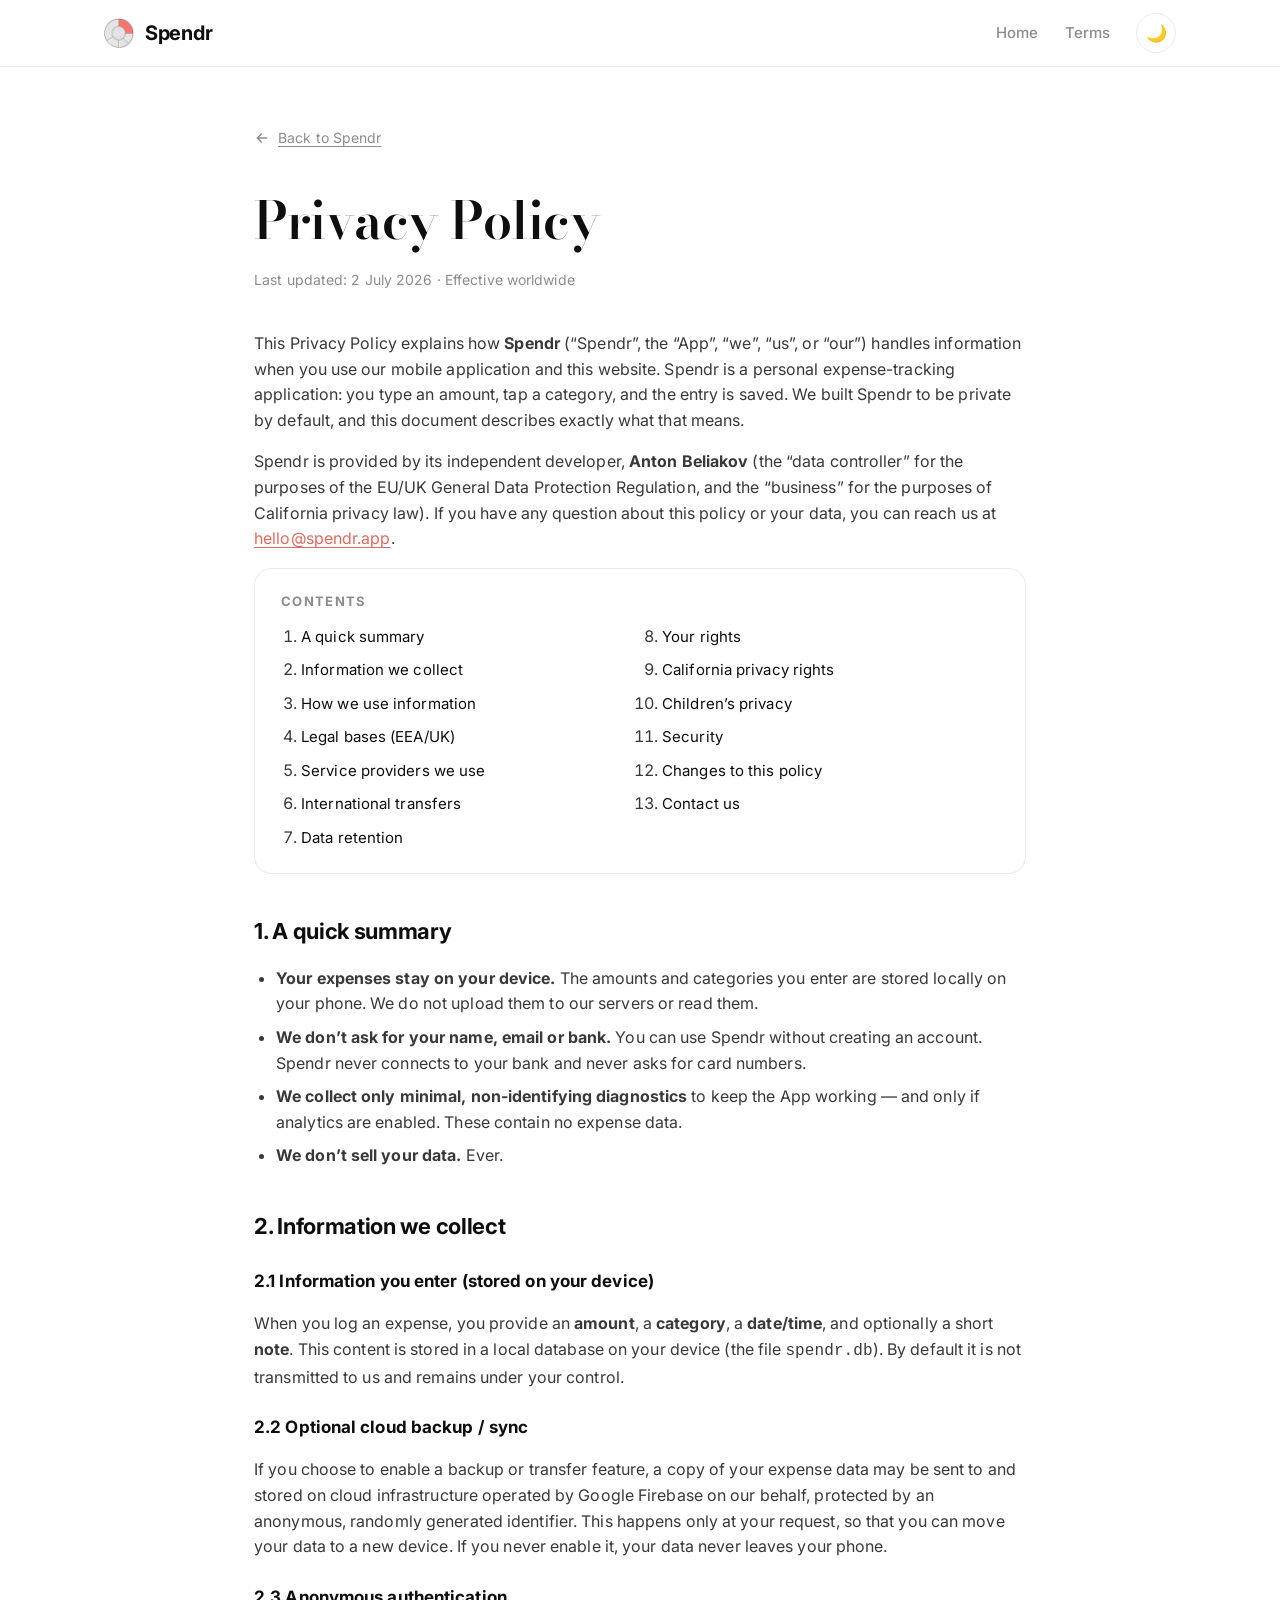
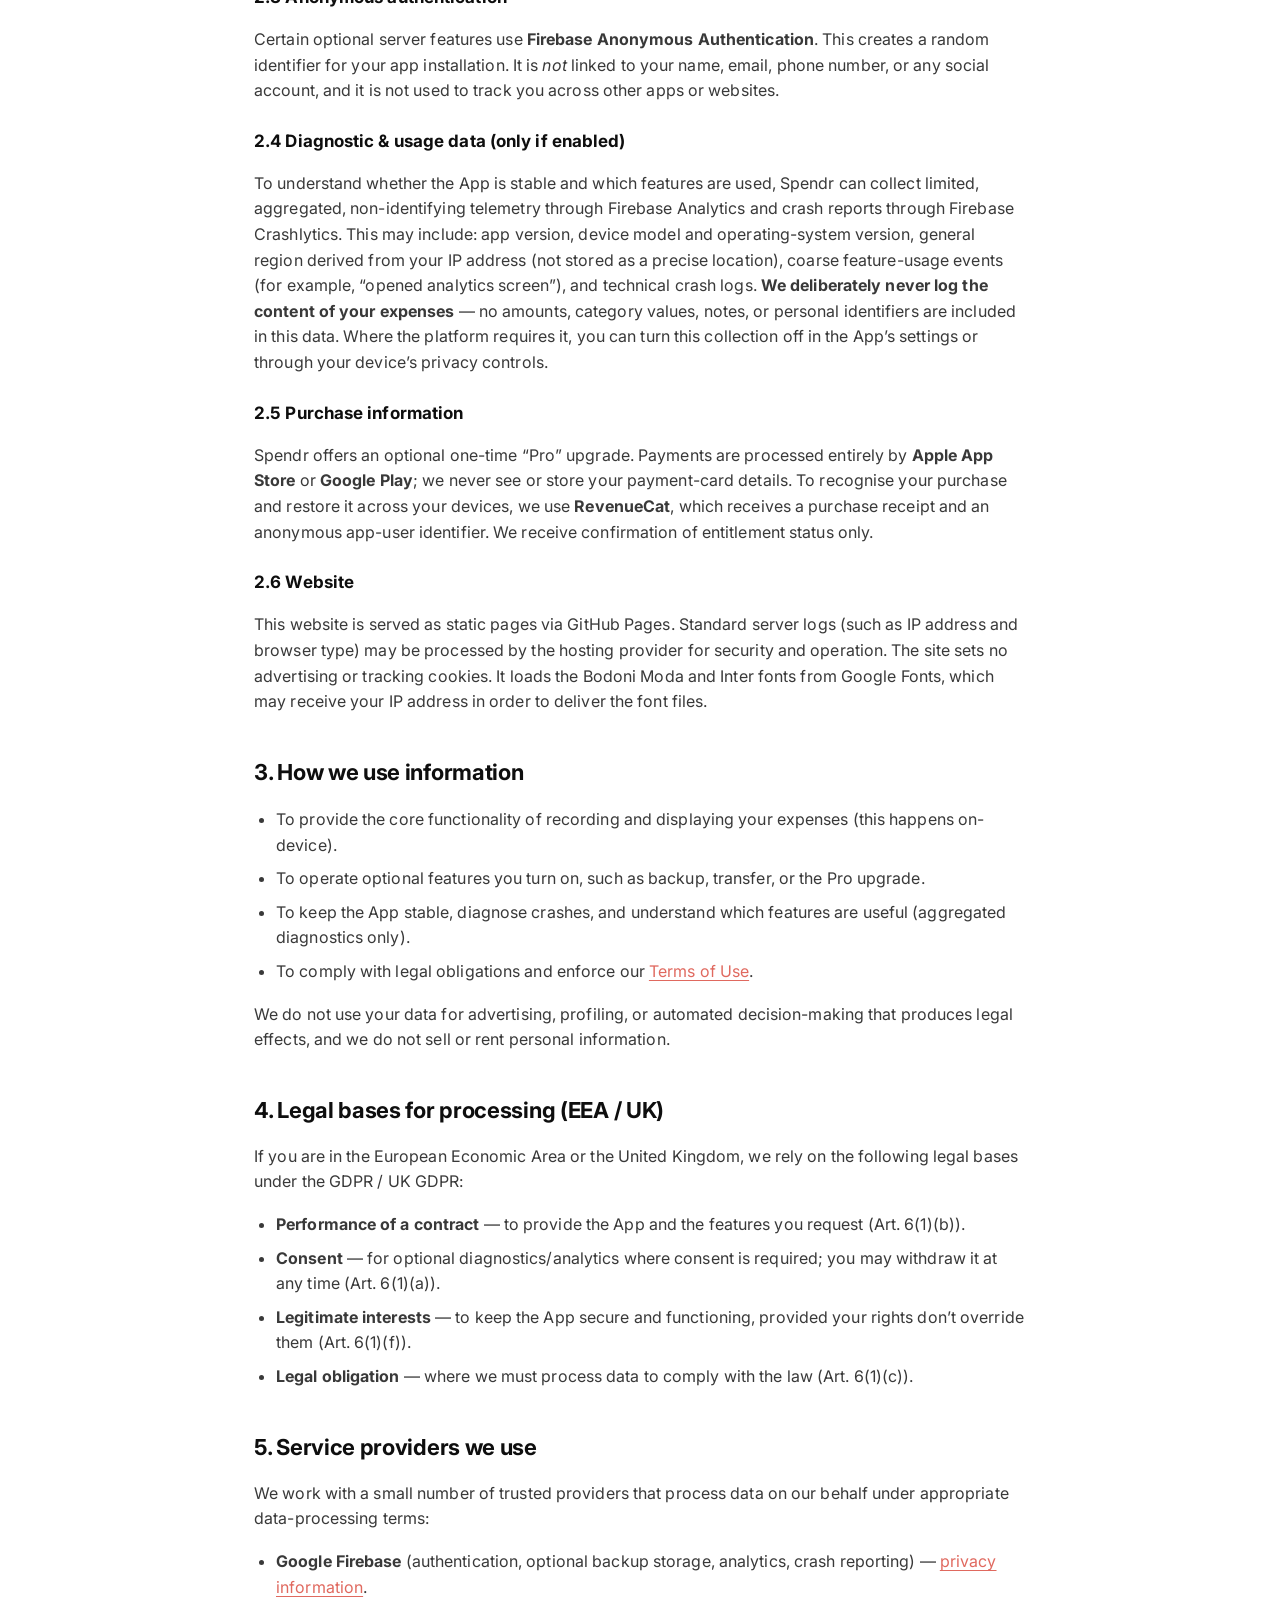
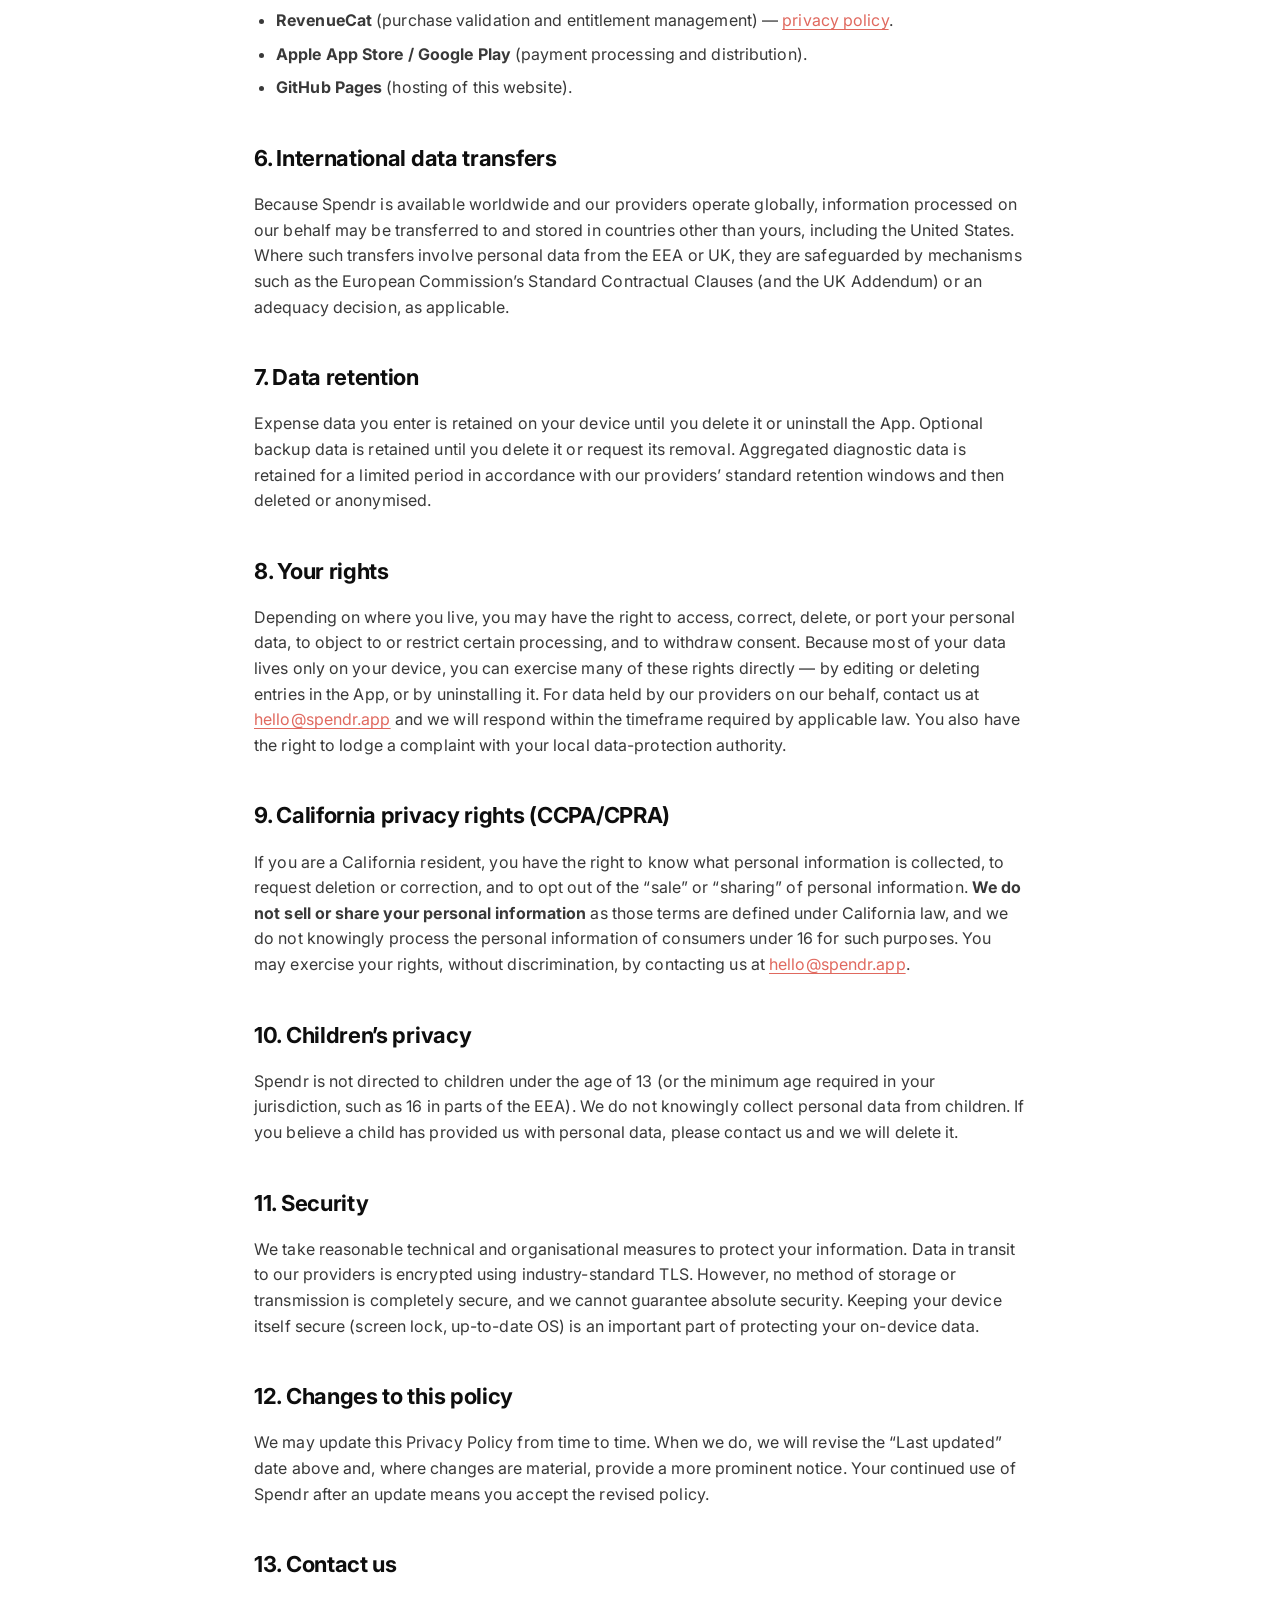
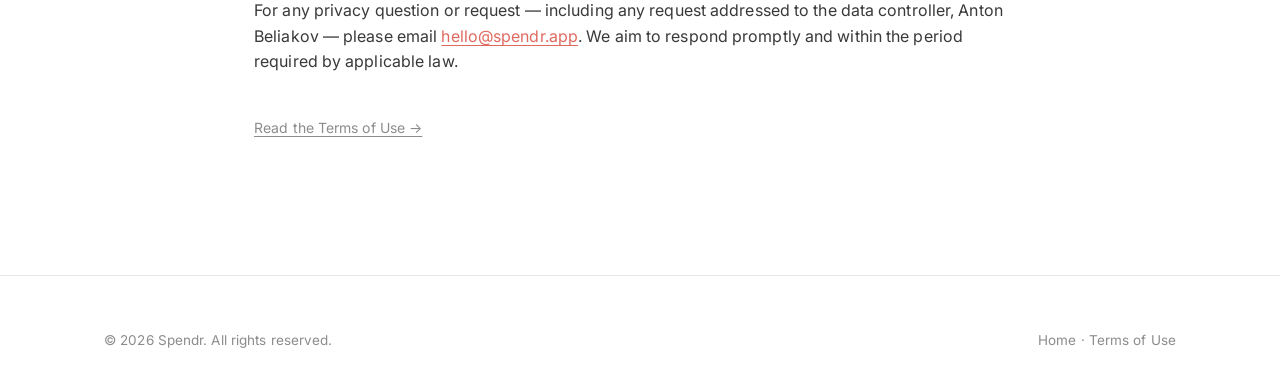
==== privacy.html @ 272fc7d1 "feat: Spendr landing page + Privacy Policy & Terms of Use - Landing (index.html) in the app's design" ====
<!DOCTYPE html>
<html lang="en" data-theme="light">
<head>
<meta charset="UTF-8" />
<meta name="viewport" content="width=device-width, initial-scale=1" />
<title>Privacy Policy — Spendr</title>
<meta name="description" content="Spendr Privacy Policy — how the Spendr expense-tracking app collects, uses and protects your information, worldwide." />
<meta name="theme-color" content="#ffffff" />
<link rel="icon" type="image/png" href="assets/favicon.png" />
<link rel="preconnect" href="https://fonts.googleapis.com" />
<link rel="preconnect" href="https://fonts.gstatic.com" crossorigin />
<link href="https://fonts.googleapis.com/css2?family=Bodoni+Moda:ital,opsz,wght@0,6..96,500;0,6..96,600;1,6..96,500&family=Inter:wght@400;500;600;700&display=swap" rel="stylesheet" />
<link rel="stylesheet" href="styles.css" />
</head>
<body>

<header class="nav">
  <div class="wrap">
    <a class="brand" href="index.html"><img src="assets/logo-disc.png" alt="Spendr logo" /><span>Spendr</span></a>
    <nav class="nav-links">
      <a href="index.html">Home</a>
      <a href="terms.html">Terms</a>
      <button class="theme-toggle" id="themeToggle" aria-label="Toggle dark mode">🌙</button>
    </nav>
  </div>
</header>

<article class="legal">
  <a class="back" href="index.html">
    <svg width="16" height="16" viewBox="0 0 24 24" fill="none" stroke="currentColor" stroke-width="2.2" stroke-linecap="round" stroke-linejoin="round"><path d="M19 12H5M11 6l-6 6 6 6"/></svg>
    Back to Spendr
  </a>

  <h1>Privacy Policy</h1>
  <p class="updated">Last updated: 2 July 2026 · Effective worldwide</p>

  <p>This Privacy Policy explains how <strong>Spendr</strong> (“Spendr”, the “App”, “we”, “us”, or “our”) handles information when you use our mobile application and this website. Spendr is a personal expense-tracking application: you type an amount, tap a category, and the entry is saved. We built Spendr to be private by default, and this document describes exactly what that means.</p>

  <p>Spendr is provided by its independent developer, <strong>Anton Beliakov</strong> (the “data controller” for the purposes of the EU/UK General Data Protection Regulation, and the “business” for the purposes of California privacy law). If you have any question about this policy or your data, you can reach us at <a href="mailto:hello@spendr.app">hello@spendr.app</a>.</p>

  <div class="toc">
    <h4>Contents</h4>
    <ol>
      <li><a href="#s1">A quick summary</a></li>
      <li><a href="#s2">Information we collect</a></li>
      <li><a href="#s3">How we use information</a></li>
      <li><a href="#s4">Legal bases (EEA/UK)</a></li>
      <li><a href="#s5">Service providers we use</a></li>
      <li><a href="#s6">International transfers</a></li>
      <li><a href="#s7">Data retention</a></li>
      <li><a href="#s8">Your rights</a></li>
      <li><a href="#s9">California privacy rights</a></li>
      <li><a href="#s10">Children’s privacy</a></li>
      <li><a href="#s11">Security</a></li>
      <li><a href="#s12">Changes to this policy</a></li>
      <li><a href="#s13">Contact us</a></li>
    </ol>
  </div>

  <h2 id="s1">1. A quick summary</h2>
  <ul>
    <li><strong>Your expenses stay on your device.</strong> The amounts and categories you enter are stored locally on your phone. We do not upload them to our servers or read them.</li>
    <li><strong>We don’t ask for your name, email or bank.</strong> You can use Spendr without creating an account. Spendr never connects to your bank and never asks for card numbers.</li>
    <li><strong>We collect only minimal, non-identifying diagnostics</strong> to keep the App working — and only if analytics are enabled. These contain no expense data.</li>
    <li><strong>We don’t sell your data.</strong> Ever.</li>
  </ul>

  <h2 id="s2">2. Information we collect</h2>

  <h3>2.1 Information you enter (stored on your device)</h3>
  <p>When you log an expense, you provide an <strong>amount</strong>, a <strong>category</strong>, a <strong>date/time</strong>, and optionally a short <strong>note</strong>. This content is stored in a local database on your device (the file <code>spendr.db</code>). By default it is not transmitted to us and remains under your control.</p>

  <h3>2.2 Optional cloud backup / sync</h3>
  <p>If you choose to enable a backup or transfer feature, a copy of your expense data may be sent to and stored on cloud infrastructure operated by Google Firebase on our behalf, protected by an anonymous, randomly generated identifier. This happens only at your request, so that you can move your data to a new device. If you never enable it, your data never leaves your phone.</p>

  <h3>2.3 Anonymous authentication</h3>
  <p>Certain optional server features use <strong>Firebase Anonymous Authentication</strong>. This creates a random identifier for your app installation. It is <em>not</em> linked to your name, email, phone number, or any social account, and it is not used to track you across other apps or websites.</p>

  <h3>2.4 Diagnostic &amp; usage data (only if enabled)</h3>
  <p>To understand whether the App is stable and which features are used, Spendr can collect limited, aggregated, non-identifying telemetry through Firebase Analytics and crash reports through Firebase Crashlytics. This may include: app version, device model and operating-system version, general region derived from your IP address (not stored as a precise location), coarse feature-usage events (for example, “opened analytics screen”), and technical crash logs. <strong>We deliberately never log the content of your expenses</strong> — no amounts, category values, notes, or personal identifiers are included in this data. Where the platform requires it, you can turn this collection off in the App’s settings or through your device’s privacy controls.</p>

  <h3>2.5 Purchase information</h3>
  <p>Spendr offers an optional one-time “Pro” upgrade. Payments are processed entirely by <strong>Apple App Store</strong> or <strong>Google Play</strong>; we never see or store your payment-card details. To recognise your purchase and restore it across your devices, we use <strong>RevenueCat</strong>, which receives a purchase receipt and an anonymous app-user identifier. We receive confirmation of entitlement status only.</p>

  <h3>2.6 Website</h3>
  <p>This website is served as static pages via GitHub Pages. Standard server logs (such as IP address and browser type) may be processed by the hosting provider for security and operation. The site sets no advertising or tracking cookies. It loads the Bodoni Moda and Inter fonts from Google Fonts, which may receive your IP address in order to deliver the font files.</p>

  <h2 id="s3">3. How we use information</h2>
  <ul>
    <li>To provide the core functionality of recording and displaying your expenses (this happens on-device).</li>
    <li>To operate optional features you turn on, such as backup, transfer, or the Pro upgrade.</li>
    <li>To keep the App stable, diagnose crashes, and understand which features are useful (aggregated diagnostics only).</li>
    <li>To comply with legal obligations and enforce our <a href="terms.html">Terms of Use</a>.</li>
  </ul>
  <p>We do not use your data for advertising, profiling, or automated decision-making that produces legal effects, and we do not sell or rent personal information.</p>

  <h2 id="s4">4. Legal bases for processing (EEA / UK)</h2>
  <p>If you are in the European Economic Area or the United Kingdom, we rely on the following legal bases under the GDPR / UK GDPR:</p>
  <ul>
    <li><strong>Performance of a contract</strong> — to provide the App and the features you request (Art. 6(1)(b)).</li>
    <li><strong>Consent</strong> — for optional diagnostics/analytics where consent is required; you may withdraw it at any time (Art. 6(1)(a)).</li>
    <li><strong>Legitimate interests</strong> — to keep the App secure and functioning, provided your rights don’t override them (Art. 6(1)(f)).</li>
    <li><strong>Legal obligation</strong> — where we must process data to comply with the law (Art. 6(1)(c)).</li>
  </ul>

  <h2 id="s5">5. Service providers we use</h2>
  <p>We work with a small number of trusted providers that process data on our behalf under appropriate data-processing terms:</p>
  <ul>
    <li><strong>Google Firebase</strong> (authentication, optional backup storage, analytics, crash reporting) — <a href="https://firebase.google.com/support/privacy" target="_blank" rel="noopener">privacy information</a>.</li>
    <li><strong>RevenueCat</strong> (purchase validation and entitlement management) — <a href="https://www.revenuecat.com/privacy" target="_blank" rel="noopener">privacy policy</a>.</li>
    <li><strong>Apple App Store / Google Play</strong> (payment processing and distribution).</li>
    <li><strong>GitHub Pages</strong> (hosting of this website).</li>
  </ul>

  <h2 id="s6">6. International data transfers</h2>
  <p>Because Spendr is available worldwide and our providers operate globally, information processed on our behalf may be transferred to and stored in countries other than yours, including the United States. Where such transfers involve personal data from the EEA or UK, they are safeguarded by mechanisms such as the European Commission’s Standard Contractual Clauses (and the UK Addendum) or an adequacy decision, as applicable.</p>

  <h2 id="s7">7. Data retention</h2>
  <p>Expense data you enter is retained on your device until you delete it or uninstall the App. Optional backup data is retained until you delete it or request its removal. Aggregated diagnostic data is retained for a limited period in accordance with our providers’ standard retention windows and then deleted or anonymised.</p>

  <h2 id="s8">8. Your rights</h2>
  <p>Depending on where you live, you may have the right to access, correct, delete, or port your personal data, to object to or restrict certain processing, and to withdraw consent. Because most of your data lives only on your device, you can exercise many of these rights directly — by editing or deleting entries in the App, or by uninstalling it. For data held by our providers on our behalf, contact us at <a href="mailto:hello@spendr.app">hello@spendr.app</a> and we will respond within the timeframe required by applicable law. You also have the right to lodge a complaint with your local data-protection authority.</p>

  <h2 id="s9">9. California privacy rights (CCPA/CPRA)</h2>
  <p>If you are a California resident, you have the right to know what personal information is collected, to request deletion or correction, and to opt out of the “sale” or “sharing” of personal information. <strong>We do not sell or share your personal information</strong> as those terms are defined under California law, and we do not knowingly process the personal information of consumers under 16 for such purposes. You may exercise your rights, without discrimination, by contacting us at <a href="mailto:hello@spendr.app">hello@spendr.app</a>.</p>

  <h2 id="s10">10. Children’s privacy</h2>
  <p>Spendr is not directed to children under the age of 13 (or the minimum age required in your jurisdiction, such as 16 in parts of the EEA). We do not knowingly collect personal data from children. If you believe a child has provided us with personal data, please contact us and we will delete it.</p>

  <h2 id="s11">11. Security</h2>
  <p>We take reasonable technical and organisational measures to protect your information. Data in transit to our providers is encrypted using industry-standard TLS. However, no method of storage or transmission is completely secure, and we cannot guarantee absolute security. Keeping your device itself secure (screen lock, up-to-date OS) is an important part of protecting your on-device data.</p>

  <h2 id="s12">12. Changes to this policy</h2>
  <p>We may update this Privacy Policy from time to time. When we do, we will revise the “Last updated” date above and, where changes are material, provide a more prominent notice. Your continued use of Spendr after an update means you accept the revised policy.</p>

  <h2 id="s13">13. Contact us</h2>
  <p>For any privacy question or request — including any request addressed to the data controller, Anton Beliakov — please email <a href="mailto:hello@spendr.app">hello@spendr.app</a>. We aim to respond promptly and within the period required by applicable law.</p>

  <p style="margin-top:40px;"><a class="back" href="terms.html">Read the Terms of Use →</a></p>
</article>

<footer>
  <div class="wrap">
    <div class="foot-bottom" style="border:none;margin:0;padding:0;">
      <span>© 2026 Spendr. All rights reserved.</span>
      <span><a href="index.html" style="color:var(--sub)">Home</a> · <a href="terms.html" style="color:var(--sub)">Terms of Use</a></span>
    </div>
  </div>
</footer>

<script>
  const root = document.documentElement, toggle = document.getElementById('themeToggle');
  const saved = localStorage.getItem('spendr-theme'); if (saved) root.setAttribute('data-theme', saved);
  const sync = () => { const d = root.getAttribute('data-theme') === 'dark'; toggle.textContent = d ? '☀️' : '🌙'; };
  sync();
  toggle.addEventListener('click', () => { const n = root.getAttribute('data-theme') === 'dark' ? 'light' : 'dark'; root.setAttribute('data-theme', n); localStorage.setItem('spendr-theme', n); sync(); });
</script>
</body>
</html>
---- styles.css ----
/* ============================================================
   Spendr — landing styles
   Design tokens mirror the app (lib/design.dart):
   Light = pure b/w (Zara). Dark = graphite + blue (IKEA Home).
   Type: Bodoni Moda (serif, amounts) + Inter (UI).
   ============================================================ */

:root {
  /* light theme — from C.light */
  --bg:      #ffffff;
  --surf:    #ffffff;
  --ink:     #0e0e0e;
  --sub:     #8c8c8c;
  --line:    #e9e9e9;
  --acc:     #0e0e0e;   /* accent is ink in light theme */
  --accSoft: #f2f2f2;
  --danger:  #d8412a;   /* coral red — the brand pop */
  --chip:    #f0f0f0;
  --pink:    #fbe4e2;   /* section-header wash from the app */
  --pinkInk: #b06a62;

  --coral:   #e0695f;   /* logo segment / summer accent */
  --radius:  18px;
  --maxw:    1120px;
  --ease:    cubic-bezier(.22,.61,.36,1);
}

[data-theme="dark"] {
  /* from C.dark */
  --bg:      #15171b;
  --surf:    #1e2126;
  --ink:     #f2f3f5;
  --sub:     #878d96;
  --line:    #2a2e34;
  --acc:     #4c9df0;   /* blue accent in dark theme */
  --accSoft: #1c2a38;
  --danger:  #f2603c;
  --chip:    #262a30;
  --pink:    #26201f;
  --pinkInk: #d98a80;
}

* { box-sizing: border-box; }
html { scroll-behavior: smooth; -webkit-text-size-adjust: 100%; }
body {
  margin: 0;
  background: var(--bg);
  color: var(--ink);
  font-family: 'Inter', system-ui, -apple-system, Segoe UI, Roboto, sans-serif;
  font-size: 17px;
  line-height: 1.6;
  letter-spacing: .1px;
  -webkit-font-smoothing: antialiased;
  transition: background .4s var(--ease), color .4s var(--ease);
}
img { max-width: 100%; display: block; }
a { color: inherit; text-decoration: none; }

.serif {
  font-family: 'Bodoni Moda', 'Didot', Georgia, 'Times New Roman', serif;
  font-feature-settings: "tnum" 1;
  letter-spacing: -0.5px;
}

/* ---------- layout ---------- */
.wrap { width: 100%; max-width: var(--maxw); margin: 0 auto; padding: 0 24px; }
section { padding: 96px 0; }
.eyebrow {
  font-size: 13px; font-weight: 600; letter-spacing: .18em;
  text-transform: uppercase; color: var(--sub); margin: 0 0 18px;
}

/* ---------- nav ---------- */
.nav {
  position: sticky; top: 0; z-index: 50;
  backdrop-filter: saturate(1.4) blur(14px);
  background: color-mix(in srgb, var(--bg) 82%, transparent);
  border-bottom: 1px solid var(--line);
}
.nav .wrap { display: flex; align-items: center; gap: 16px; height: 66px; }
.brand { display: flex; align-items: center; gap: 11px; font-weight: 700; font-size: 20px; letter-spacing: -.3px; }
.brand img { width: 30px; height: 30px; }
.nav-links { margin-left: auto; display: flex; align-items: center; gap: 26px; }
.nav-links a { color: var(--sub); font-size: 15px; font-weight: 500; transition: color .2s; }
.nav-links a:hover { color: var(--ink); }
.theme-toggle {
  width: 40px; height: 40px; border-radius: 50%;
  border: 1px solid var(--line); background: var(--surf); color: var(--ink);
  cursor: pointer; display: grid; place-items: center; font-size: 17px;
  transition: border-color .2s, transform .2s;
}
.theme-toggle:hover { transform: rotate(-18deg); border-color: var(--sub); }
@media (max-width: 720px) { .nav-links a:not(.btn) { display: none; } }

/* ---------- buttons ---------- */
.btn {
  display: inline-flex; align-items: center; gap: 9px;
  padding: 13px 22px; border-radius: 999px; font-weight: 600; font-size: 15px;
  border: 1px solid transparent; cursor: pointer; transition: transform .18s var(--ease), background .2s, box-shadow .2s;
}
.btn-primary { background: var(--ink); color: var(--bg); }
.btn-primary:hover { transform: translateY(-2px); box-shadow: 0 12px 30px -12px color-mix(in srgb, var(--ink) 60%, transparent); }
.btn-ghost { background: transparent; color: var(--ink); border-color: var(--line); }
.btn-ghost:hover { border-color: var(--ink); }

/* ---------- hero ---------- */
.hero { padding: 80px 0 40px; position: relative; overflow: hidden; }
.hero-grid { display: grid; grid-template-columns: 1.05fr .95fr; gap: 56px; align-items: center; }
.hero h1 {
  font-family: 'Bodoni Moda', Georgia, serif; letter-spacing: -1px;
  font-size: clamp(44px, 6.4vw, 82px); line-height: 1.02; margin: 14px 0 22px; font-weight: 600;
}
.hero h1 em { font-style: italic; color: var(--coral); }
.hero p.lead { font-size: 20px; color: var(--sub); max-width: 30ch; margin: 0 0 32px; }
.hero-cta { display: flex; gap: 14px; flex-wrap: wrap; align-items: center; }
.hero-note { font-size: 13.5px; color: var(--sub); margin-top: 18px; }
.hero-note b { color: var(--ink); font-weight: 600; }

/* phone mock in hero */
.hero-phones { position: relative; display: grid; place-items: center; min-height: 520px; }
.phone {
  border-radius: 34px; overflow: hidden;
  border: 1px solid var(--line);
  box-shadow: 0 40px 80px -30px rgba(0,0,0,.35), 0 0 0 8px color-mix(in srgb, var(--surf) 100%, transparent);
  background: var(--surf);
}
.phone img { width: 100%; }
.hero-phones .phone.p1 { width: 268px; transform: rotate(-5deg) translateX(-46px); z-index: 2; }
.hero-phones .phone.p2 { width: 268px; position: absolute; transform: rotate(6deg) translateX(78px) translateY(26px); z-index: 1; opacity: .96; }
.blob {
  position: absolute; width: 480px; height: 480px; border-radius: 50%;
  background: radial-gradient(circle at 50% 40%, color-mix(in srgb, var(--coral) 40%, transparent), transparent 62%);
  filter: blur(10px); z-index: 0; pointer-events: none;
}
@media (max-width: 900px) {
  .hero-grid { grid-template-columns: 1fr; gap: 24px; }
  .hero-phones { min-height: 460px; margin-top: 8px; }
  .hero p.lead { max-width: none; }
}

/* ---------- trust strip ---------- */
.trust { padding: 26px 0; border-top: 1px solid var(--line); border-bottom: 1px solid var(--line); }
.trust .wrap { display: flex; flex-wrap: wrap; gap: 14px 40px; justify-content: center; }
.trust span { font-size: 14px; color: var(--sub); display: inline-flex; gap: 8px; align-items: center; }
.trust b { color: var(--ink); font-weight: 600; }

/* ---------- section heading ---------- */
.head { max-width: 620px; margin: 0 auto 60px; text-align: center; }
.head h2 { font-family: 'Bodoni Moda', Georgia, serif; font-weight: 600; font-size: clamp(30px, 4vw, 46px); line-height: 1.08; letter-spacing: -.6px; margin: 8px 0 14px; }
.head p { color: var(--sub); font-size: 18px; margin: 0; }

/* ---------- steps ---------- */
.steps { display: grid; grid-template-columns: repeat(3, 1fr); gap: 22px; }
.step {
  background: var(--surf); border: 1px solid var(--line); border-radius: var(--radius);
  padding: 30px 26px; position: relative;
}
.step .n { font-family: 'Bodoni Moda', Georgia, serif; font-size: 40px; color: var(--coral); line-height: 1; }
.step h3 { margin: 14px 0 8px; font-size: 19px; font-weight: 650; letter-spacing: -.2px; }
.step p { margin: 0; color: var(--sub); font-size: 15.5px; }
@media (max-width: 820px) { .steps { grid-template-columns: 1fr; } }

/* ---------- features ---------- */
.features { display: grid; grid-template-columns: repeat(3, 1fr); gap: 22px; }
.feat {
  border: 1px solid var(--line); border-radius: var(--radius); padding: 28px 24px;
  background: var(--surf); transition: transform .22s var(--ease), border-color .22s;
}
.feat:hover { transform: translateY(-4px); border-color: color-mix(in srgb, var(--ink) 30%, var(--line)); }
.feat .ic {
  width: 46px; height: 46px; border-radius: 13px; border: 1px solid var(--line);
  display: grid; place-items: center; margin-bottom: 16px; color: var(--ink);
}
.feat .ic svg { width: 24px; height: 24px; }
.feat h3 { margin: 0 0 7px; font-size: 18px; font-weight: 650; letter-spacing: -.2px; }
.feat p { margin: 0; color: var(--sub); font-size: 15px; }
@media (max-width: 820px) { .features { grid-template-columns: 1fr; } }

/* ---------- showcase (alternating screenshot rows) ---------- */
.showcase { display: grid; gap: 96px; }
.show-row { display: grid; grid-template-columns: 1fr 1fr; gap: 56px; align-items: center; }
.show-row.rev .show-text { order: 2; }
.show-text .eyebrow { margin-bottom: 10px; }
.show-text h3 { font-family: 'Bodoni Moda', Georgia, serif; font-weight: 600; font-size: clamp(26px, 3.4vw, 38px); letter-spacing: -.5px; line-height: 1.1; margin: 0 0 14px; }
.show-text p { color: var(--sub); font-size: 17px; margin: 0 0 18px; }
.show-text ul { list-style: none; padding: 0; margin: 0; display: grid; gap: 11px; }
.show-text li { display: flex; gap: 11px; font-size: 15.5px; }
.show-text li svg { flex: 0 0 auto; margin-top: 3px; color: var(--coral); }
.show-media { display: grid; place-items: center; }
.show-media .phone { width: 290px; }
@media (max-width: 860px) {
  .show-row, .show-row.rev { grid-template-columns: 1fr; gap: 26px; }
  .show-row.rev .show-text { order: 0; }
}

/* ---------- audience banner ---------- */
.audience { background: var(--surf); border-top: 1px solid var(--line); border-bottom: 1px solid var(--line); }
.audience .wrap { display: grid; grid-template-columns: 1fr 1fr; gap: 48px; align-items: center; }
.audience h2 { font-family: 'Bodoni Moda', Georgia, serif; font-weight: 600; font-size: clamp(28px, 3.6vw, 42px); letter-spacing: -.5px; line-height: 1.12; margin: 0 0 16px; }
.audience h2 em { font-style: italic; color: var(--coral); }
.audience p { color: var(--sub); font-size: 18px; margin: 0 0 14px; }
.audience .quote {
  border-left: 3px solid var(--coral); padding: 6px 0 6px 22px; font-size: 21px;
  font-family: 'Bodoni Moda', Georgia, serif; font-style: italic; color: var(--ink); line-height: 1.4;
}
@media (max-width: 820px) { .audience .wrap { grid-template-columns: 1fr; gap: 22px; } }

/* ---------- pricing ---------- */
.price-cards { display: grid; grid-template-columns: 1fr 1fr; gap: 22px; max-width: 760px; margin: 0 auto; }
.price {
  border: 1px solid var(--line); border-radius: var(--radius); padding: 32px 30px; background: var(--surf);
}
.price.hi { border-color: var(--coral); box-shadow: 0 0 0 1px var(--coral) inset; }
.price .tag { font-size: 13px; font-weight: 600; letter-spacing: .04em; color: var(--coral); text-transform: uppercase; }
.price .amt { font-family: 'Bodoni Moda', Georgia, serif; font-size: 46px; margin: 10px 0 4px; letter-spacing: -1px; }
.price .amt small { font-size: 16px; color: var(--sub); font-family: 'Inter', sans-serif; letter-spacing: 0; }
.price h3 { margin: 0 0 4px; font-size: 20px; }
.price ul { list-style: none; padding: 0; margin: 18px 0 0; display: grid; gap: 10px; }
.price li { display: flex; gap: 10px; font-size: 15px; color: var(--sub); }
.price li svg { color: var(--coral); flex: 0 0 auto; margin-top: 3px; }
@media (max-width: 720px) { .price-cards { grid-template-columns: 1fr; } }

/* ---------- CTA band ---------- */
.cta-band { text-align: center; }
.cta-band .inner {
  background: var(--ink); color: var(--bg); border-radius: 28px; padding: 66px 32px; position: relative; overflow: hidden;
}
[data-theme="dark"] .cta-band .inner { background: var(--surf); border: 1px solid var(--line); }
.cta-band h2 { font-family: 'Bodoni Moda', Georgia, serif; font-weight: 600; font-size: clamp(30px, 4.4vw, 50px); letter-spacing: -.6px; margin: 0 0 14px; }
.cta-band p { color: color-mix(in srgb, var(--bg) 72%, var(--ink)); margin: 0 auto 28px; max-width: 44ch; font-size: 18px; }
[data-theme="dark"] .cta-band p { color: var(--sub); }
.cta-band .btn-primary { background: var(--bg); color: var(--ink); }
[data-theme="dark"] .cta-band .btn-primary { background: var(--acc); color: #fff; }

/* ---------- footer ---------- */
footer { border-top: 1px solid var(--line); padding: 54px 0 40px; }
.foot-grid { display: flex; flex-wrap: wrap; gap: 30px; justify-content: space-between; align-items: flex-start; }
.foot-brand { max-width: 320px; }
.foot-brand .brand { margin-bottom: 12px; }
.foot-brand p { color: var(--sub); font-size: 14.5px; margin: 0; }
.foot-cols { display: flex; gap: 60px; flex-wrap: wrap; }
.foot-col h4 { font-size: 13px; text-transform: uppercase; letter-spacing: .12em; color: var(--sub); margin: 0 0 14px; font-weight: 600; }
.foot-col a { display: block; color: var(--ink); font-size: 15px; margin-bottom: 10px; transition: color .2s; }
.foot-col a:hover { color: var(--coral); }
.foot-bottom { margin-top: 40px; padding-top: 22px; border-top: 1px solid var(--line); display: flex; flex-wrap: wrap; gap: 12px; justify-content: space-between; color: var(--sub); font-size: 13.5px; }

/* ---------- legal pages ---------- */
.legal { max-width: 820px; margin: 0 auto; padding: 60px 24px 90px; }
.legal h1 { font-family: 'Bodoni Moda', Georgia, serif; font-weight: 600; font-size: clamp(34px, 5vw, 52px); letter-spacing: -.8px; margin: 0 0 6px; }
.legal .updated { color: var(--sub); font-size: 14px; margin: 0 0 40px; }
.legal h2 { font-size: 22px; margin: 40px 0 10px; letter-spacing: -.3px; }
.legal h3 { font-size: 17px; margin: 24px 0 8px; }
.legal p, .legal li { color: color-mix(in srgb, var(--ink) 82%, var(--bg)); font-size: 16px; }
.legal ul { padding-left: 22px; }
.legal li { margin-bottom: 8px; }
.legal a { color: var(--coral); text-decoration: underline; text-underline-offset: 3px; }
.legal .toc { background: var(--surf); border: 1px solid var(--line); border-radius: var(--radius); padding: 22px 26px; margin: 0 0 36px; }
.legal .toc h4 { margin: 0 0 12px; font-size: 13px; letter-spacing: .1em; text-transform: uppercase; color: var(--sub); }
.legal .toc a { color: var(--ink); text-decoration: none; font-size: 15px; }
.legal .toc ol { margin: 0; padding-left: 20px; columns: 2; gap: 24px; }
.legal .back { display: inline-flex; gap: 8px; align-items: center; color: var(--sub); font-size: 14px; margin-bottom: 30px; }
.legal .back:hover { color: var(--ink); }
@media (max-width: 620px) { .legal .toc ol { columns: 1; } }

/* reveal on scroll */
.reveal { opacity: 0; transform: translateY(22px); transition: opacity .7s var(--ease), transform .7s var(--ease); }
.reveal.in { opacity: 1; transform: none; }
@media (prefers-reduced-motion: reduce) {
  .reveal { opacity: 1; transform: none; transition: none; }
  html { scroll-behavior: auto; }
}
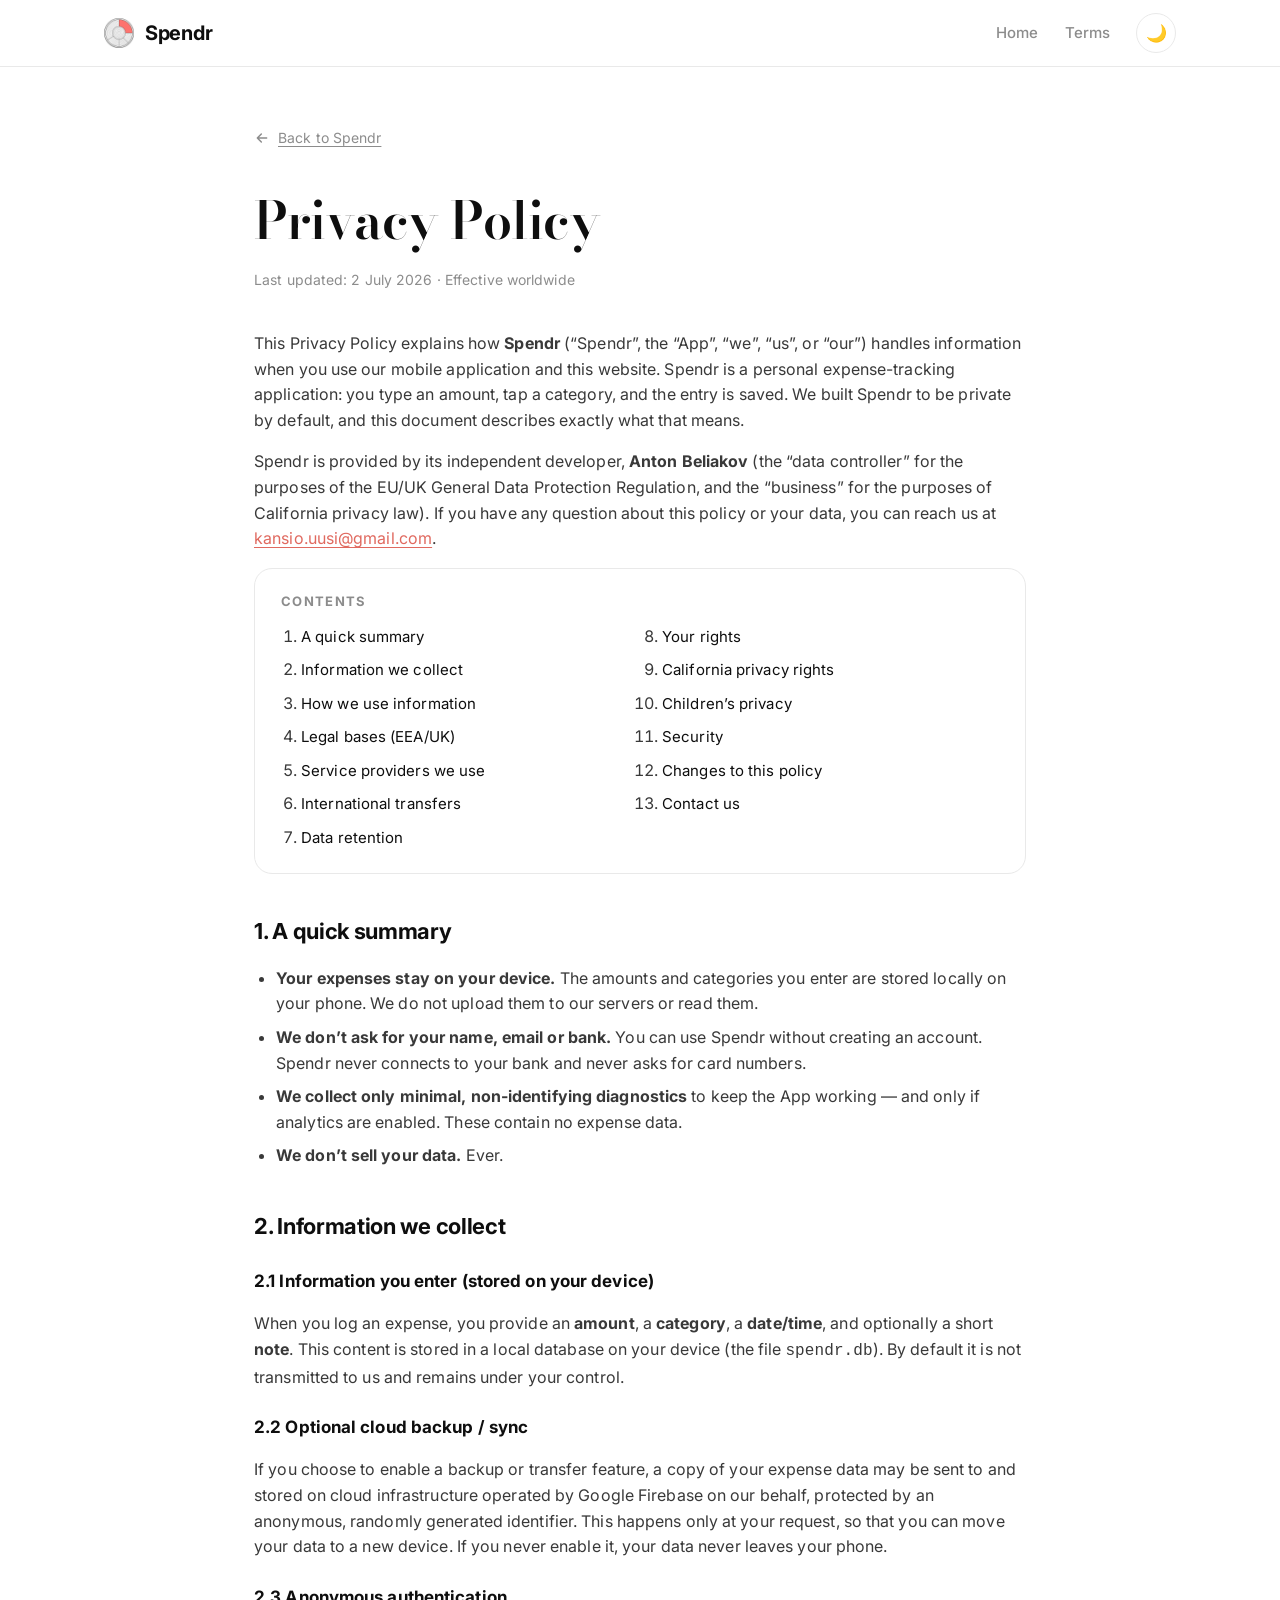
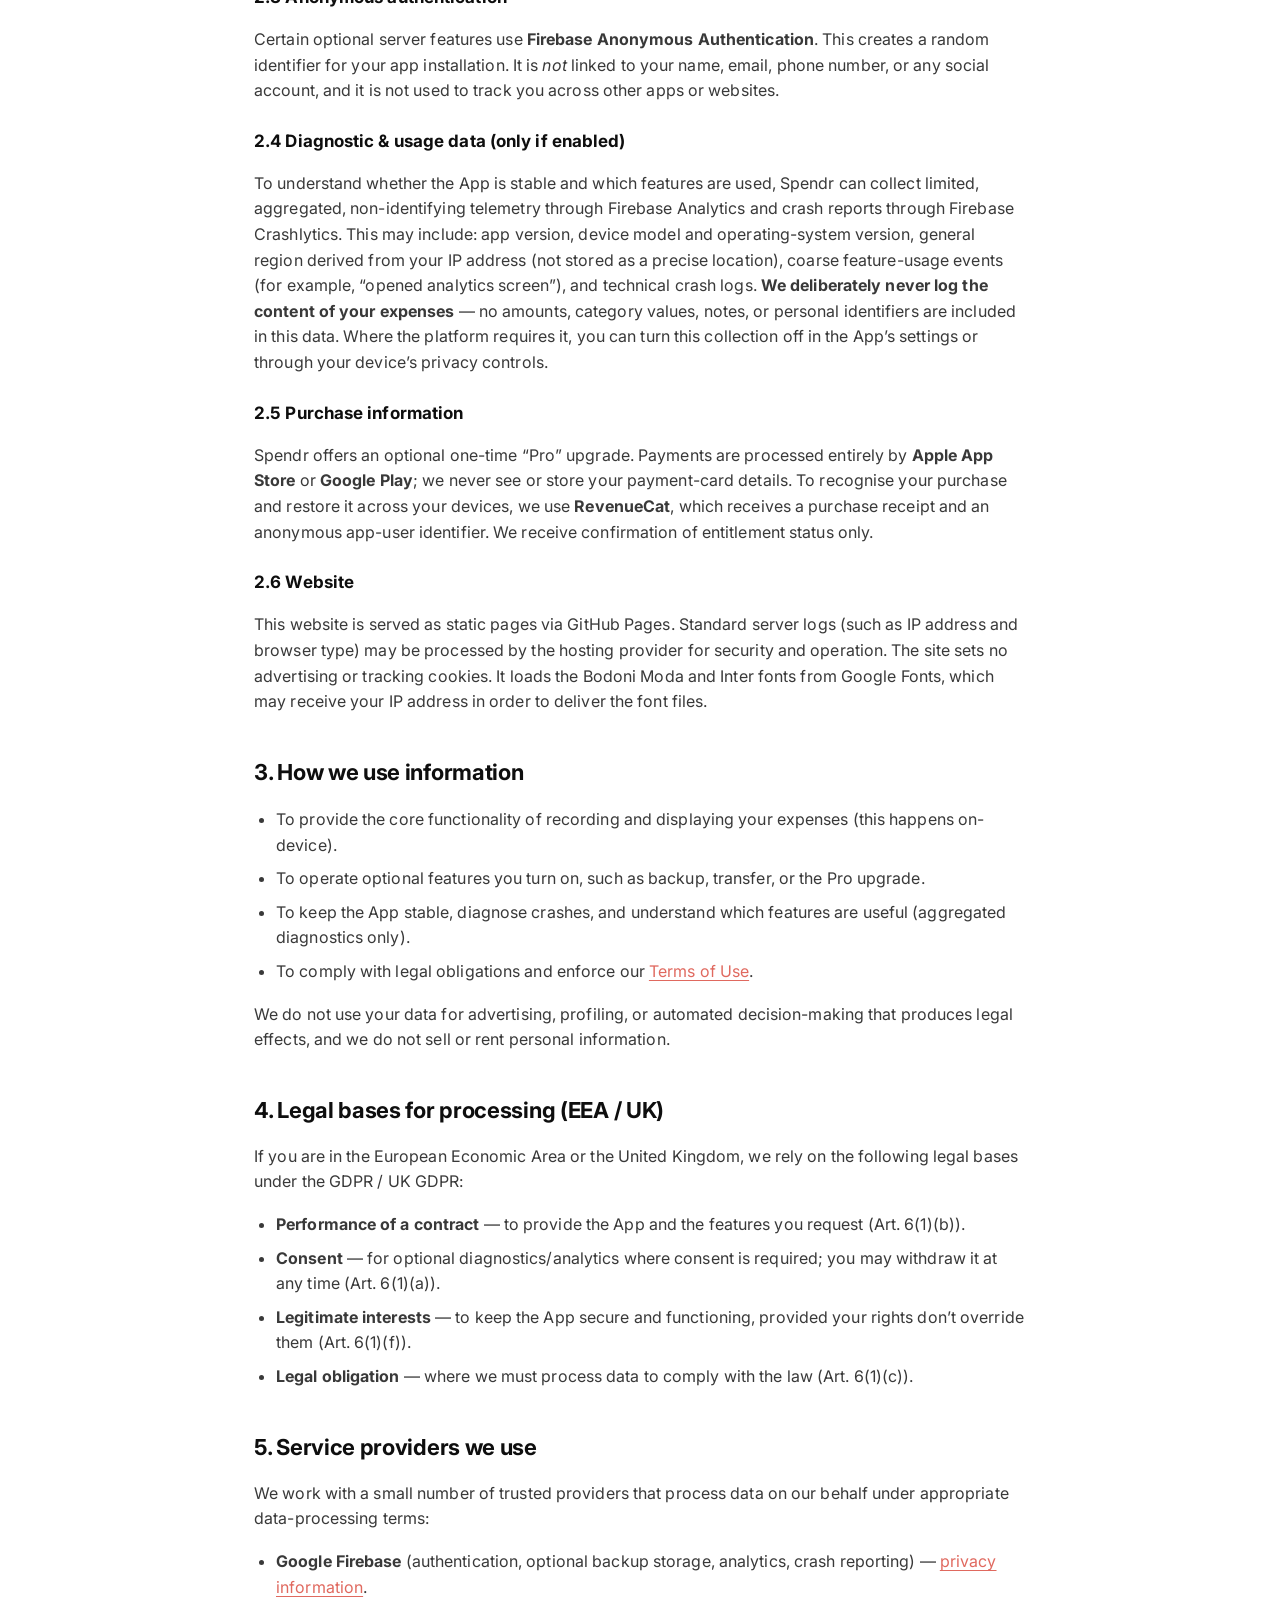
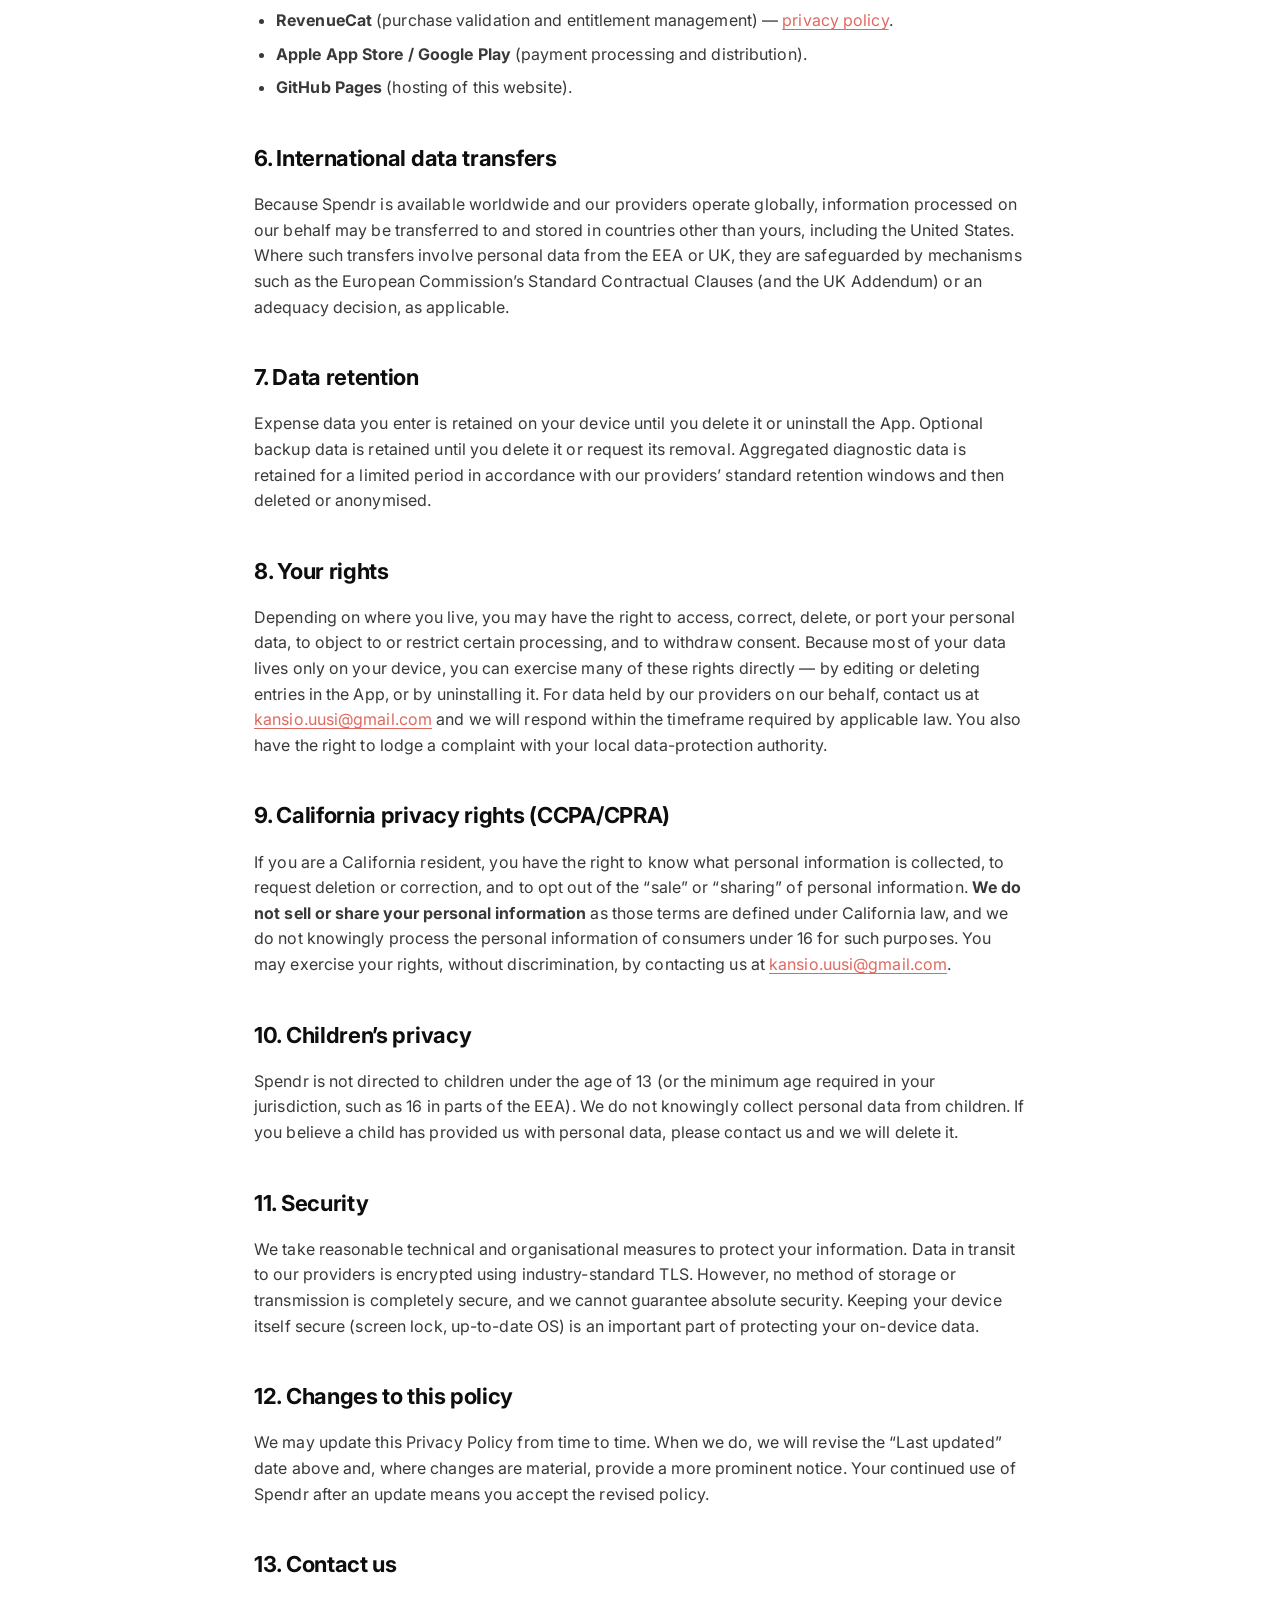
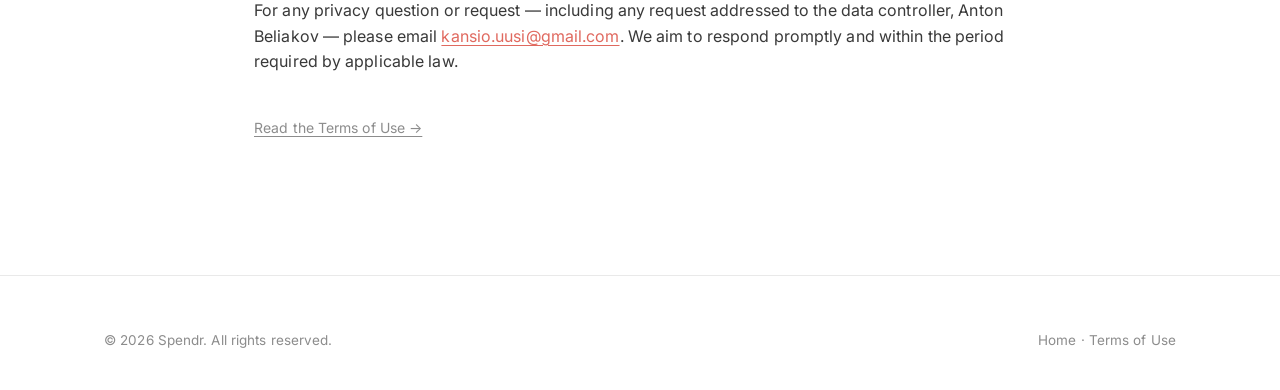
==== commit bdb46bd5: "chore: use exact logo circle from source, update contact email - Re-cut the donut mark straight from" ====
--- a/privacy.html
+++ b/privacy.html
@@ -36,7 +36,7 @@
 
   <p>This Privacy Policy explains how <strong>Spendr</strong> (“Spendr”, the “App”, “we”, “us”, or “our”) handles information when you use our mobile application and this website. Spendr is a personal expense-tracking application: you type an amount, tap a category, and the entry is saved. We built Spendr to be private by default, and this document describes exactly what that means.</p>
 
-  <p>Spendr is provided by its independent developer, <strong>Anton Beliakov</strong> (the “data controller” for the purposes of the EU/UK General Data Protection Regulation, and the “business” for the purposes of California privacy law). If you have any question about this policy or your data, you can reach us at <a href="mailto:hello@spendr.app">hello@spendr.app</a>.</p>
+  <p>Spendr is provided by its independent developer, <strong>Anton Beliakov</strong> (the “data controller” for the purposes of the EU/UK General Data Protection Regulation, and the “business” for the purposes of California privacy law). If you have any question about this policy or your data, you can reach us at <a href="mailto:kansio.uusi@gmail.com">kansio.uusi@gmail.com</a>.</p>
 
   <div class="toc">
     <h4>Contents</h4>
@@ -119,10 +119,10 @@
   <p>Expense data you enter is retained on your device until you delete it or uninstall the App. Optional backup data is retained until you delete it or request its removal. Aggregated diagnostic data is retained for a limited period in accordance with our providers’ standard retention windows and then deleted or anonymised.</p>
 
   <h2 id="s8">8. Your rights</h2>
-  <p>Depending on where you live, you may have the right to access, correct, delete, or port your personal data, to object to or restrict certain processing, and to withdraw consent. Because most of your data lives only on your device, you can exercise many of these rights directly — by editing or deleting entries in the App, or by uninstalling it. For data held by our providers on our behalf, contact us at <a href="mailto:hello@spendr.app">hello@spendr.app</a> and we will respond within the timeframe required by applicable law. You also have the right to lodge a complaint with your local data-protection authority.</p>
+  <p>Depending on where you live, you may have the right to access, correct, delete, or port your personal data, to object to or restrict certain processing, and to withdraw consent. Because most of your data lives only on your device, you can exercise many of these rights directly — by editing or deleting entries in the App, or by uninstalling it. For data held by our providers on our behalf, contact us at <a href="mailto:kansio.uusi@gmail.com">kansio.uusi@gmail.com</a> and we will respond within the timeframe required by applicable law. You also have the right to lodge a complaint with your local data-protection authority.</p>
 
   <h2 id="s9">9. California privacy rights (CCPA/CPRA)</h2>
-  <p>If you are a California resident, you have the right to know what personal information is collected, to request deletion or correction, and to opt out of the “sale” or “sharing” of personal information. <strong>We do not sell or share your personal information</strong> as those terms are defined under California law, and we do not knowingly process the personal information of consumers under 16 for such purposes. You may exercise your rights, without discrimination, by contacting us at <a href="mailto:hello@spendr.app">hello@spendr.app</a>.</p>
+  <p>If you are a California resident, you have the right to know what personal information is collected, to request deletion or correction, and to opt out of the “sale” or “sharing” of personal information. <strong>We do not sell or share your personal information</strong> as those terms are defined under California law, and we do not knowingly process the personal information of consumers under 16 for such purposes. You may exercise your rights, without discrimination, by contacting us at <a href="mailto:kansio.uusi@gmail.com">kansio.uusi@gmail.com</a>.</p>
 
   <h2 id="s10">10. Children’s privacy</h2>
   <p>Spendr is not directed to children under the age of 13 (or the minimum age required in your jurisdiction, such as 16 in parts of the EEA). We do not knowingly collect personal data from children. If you believe a child has provided us with personal data, please contact us and we will delete it.</p>
@@ -134,7 +134,7 @@
   <p>We may update this Privacy Policy from time to time. When we do, we will revise the “Last updated” date above and, where changes are material, provide a more prominent notice. Your continued use of Spendr after an update means you accept the revised policy.</p>
 
   <h2 id="s13">13. Contact us</h2>
-  <p>For any privacy question or request — including any request addressed to the data controller, Anton Beliakov — please email <a href="mailto:hello@spendr.app">hello@spendr.app</a>. We aim to respond promptly and within the period required by applicable law.</p>
+  <p>For any privacy question or request — including any request addressed to the data controller, Anton Beliakov — please email <a href="mailto:kansio.uusi@gmail.com">kansio.uusi@gmail.com</a>. We aim to respond promptly and within the period required by applicable law.</p>
 
   <p style="margin-top:40px;"><a class="back" href="terms.html">Read the Terms of Use →</a></p>
 </article>
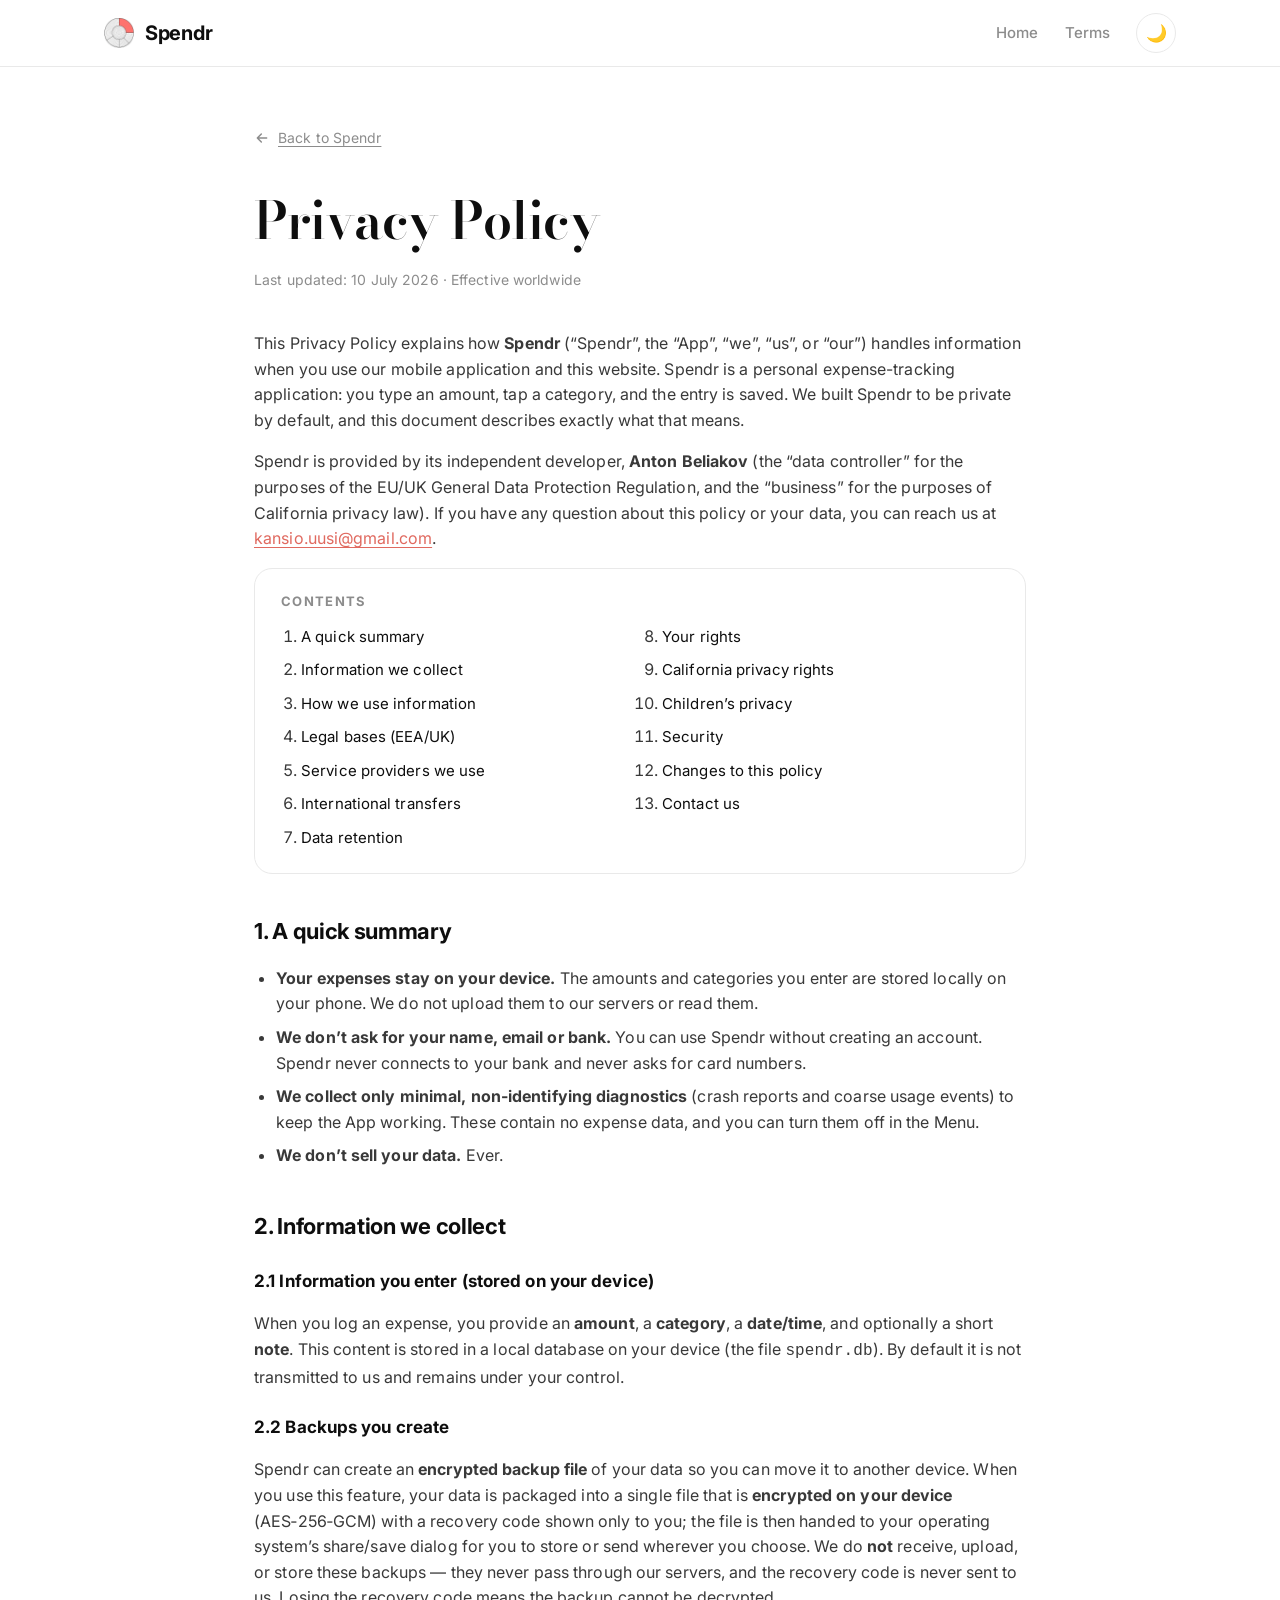
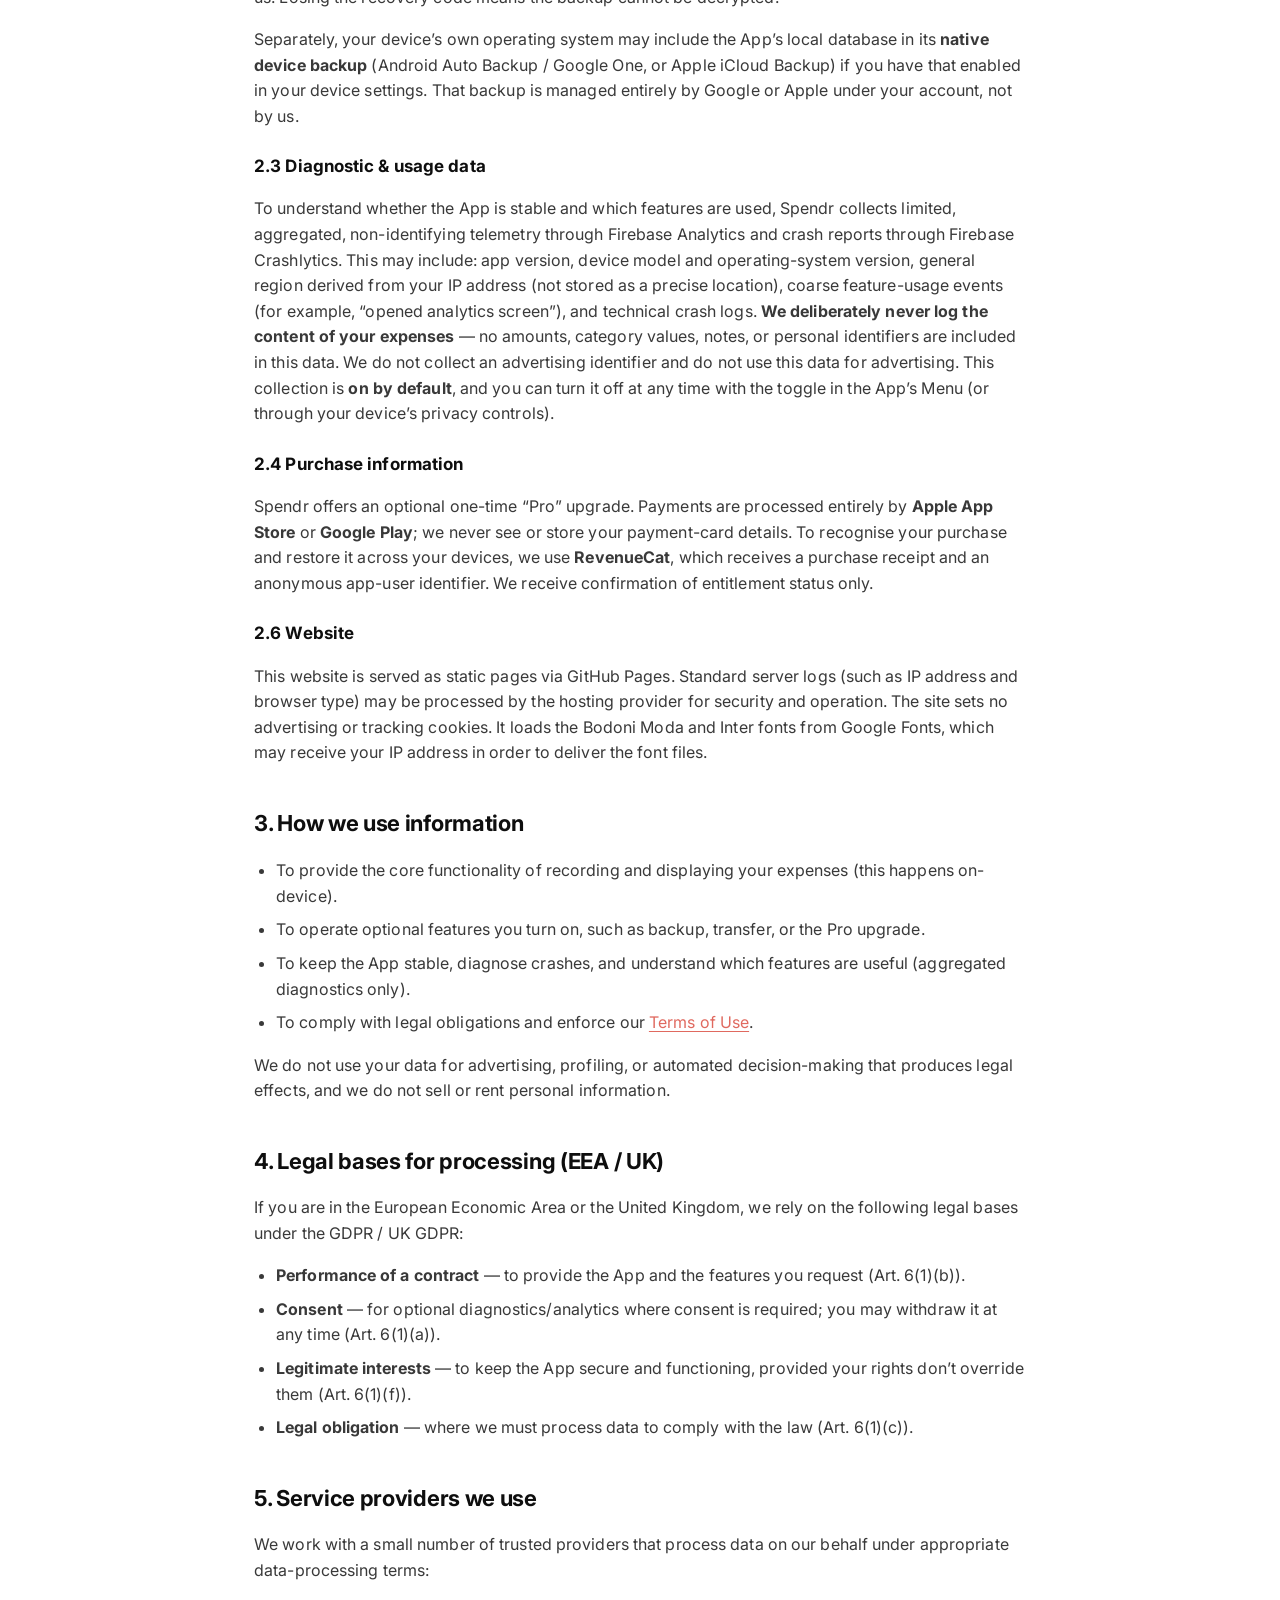
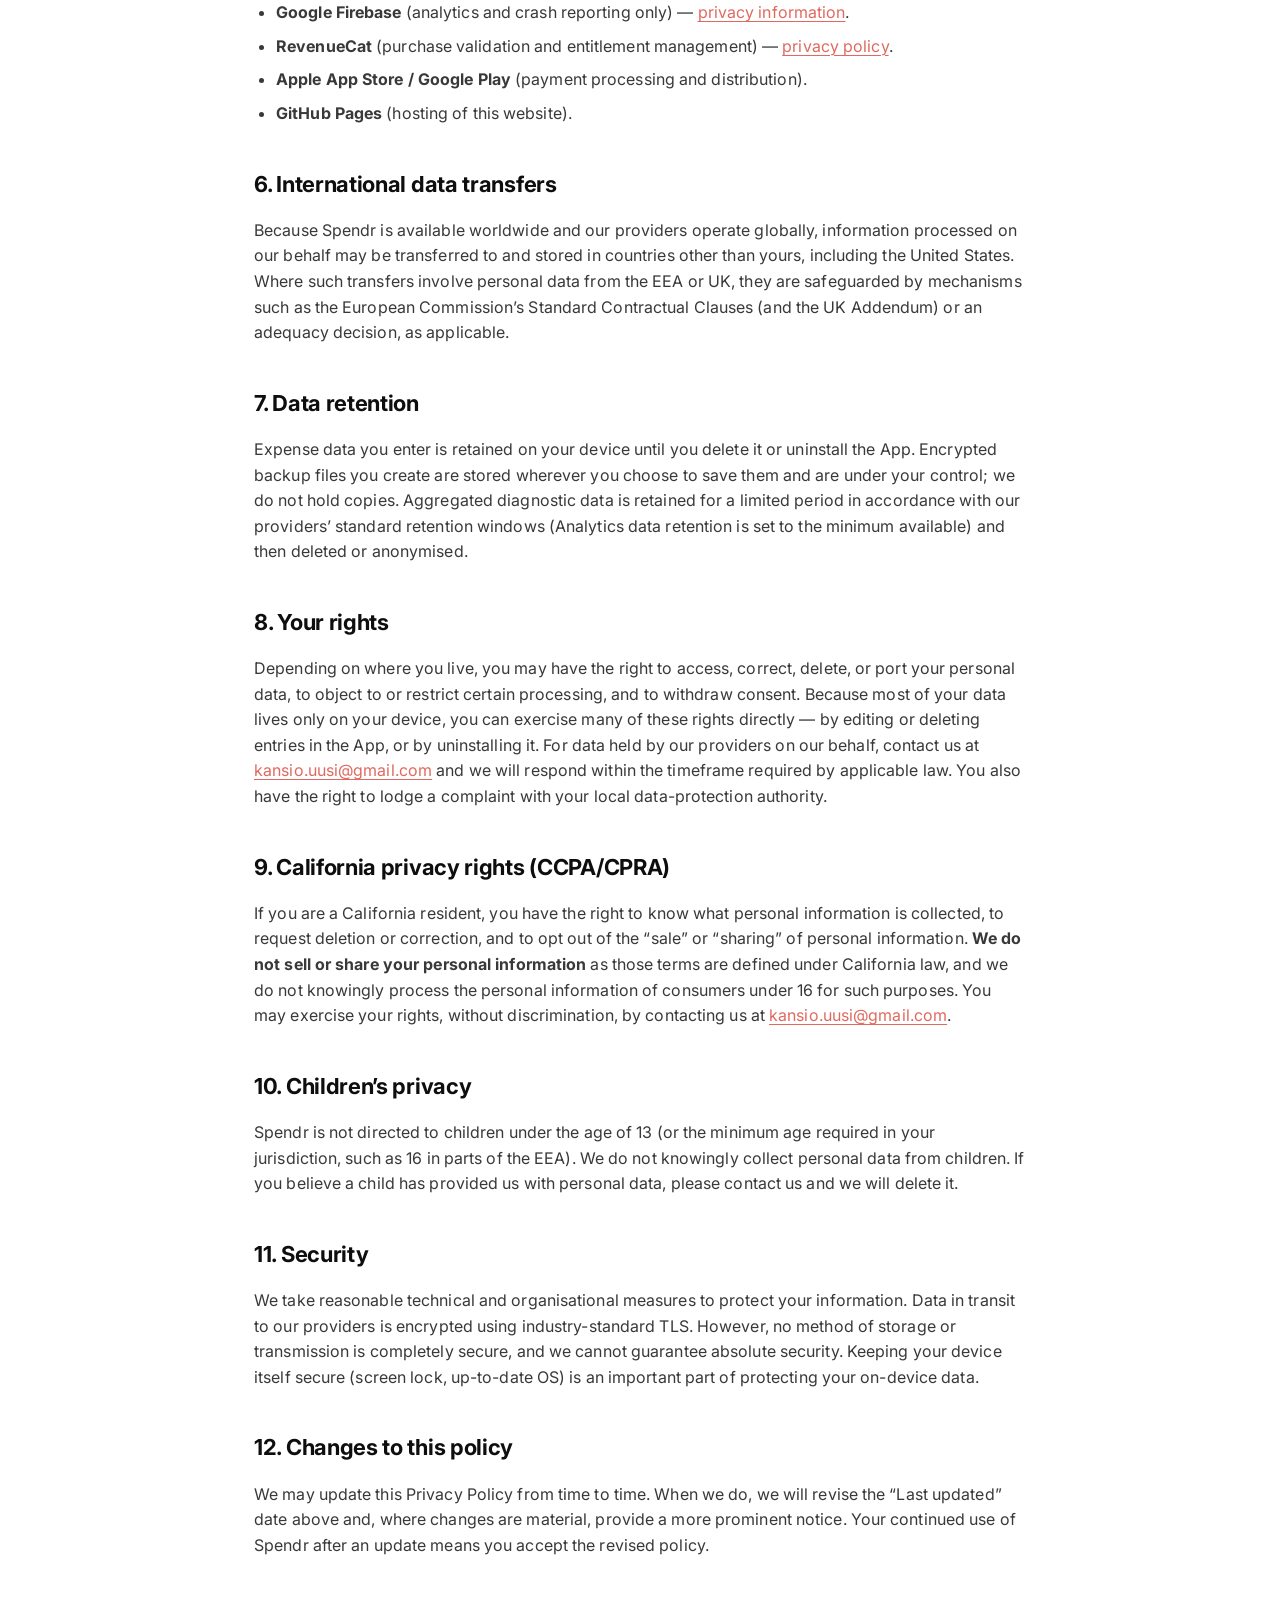
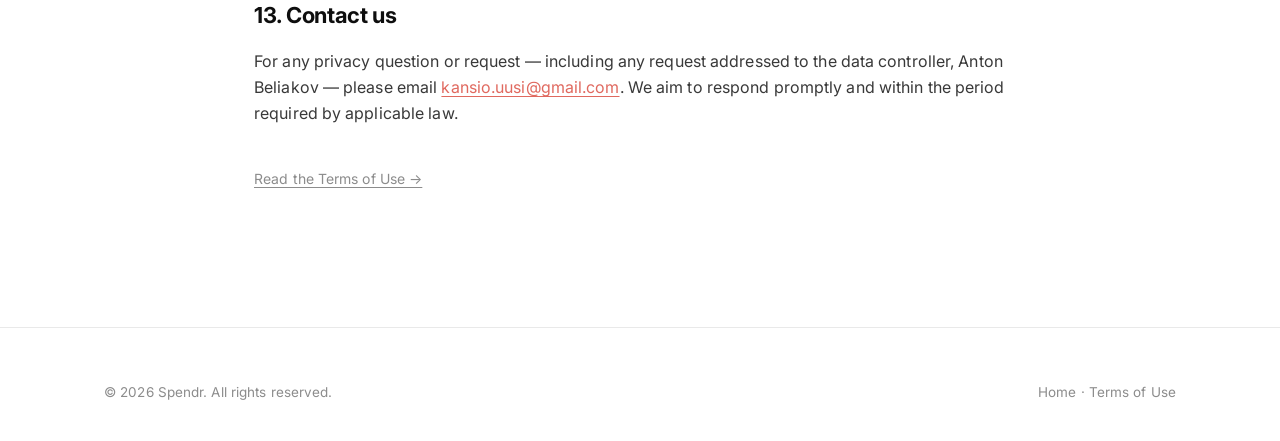
==== commit 2762c675: "privacy: match actual implementation — encrypted local/native backup (not Firebase cloud), no Fireba" ====
--- a/privacy.html
+++ b/privacy.html
@@ -32,7 +32,7 @@
   </a>
 
   <h1>Privacy Policy</h1>
-  <p class="updated">Last updated: 2 July 2026 · Effective worldwide</p>
+  <p class="updated">Last updated: 10 July 2026 · Effective worldwide</p>
 
   <p>This Privacy Policy explains how <strong>Spendr</strong> (“Spendr”, the “App”, “we”, “us”, or “our”) handles information when you use our mobile application and this website. Spendr is a personal expense-tracking application: you type an amount, tap a category, and the entry is saved. We built Spendr to be private by default, and this document describes exactly what that means.</p>
 
@@ -61,7 +61,7 @@
   <ul>
     <li><strong>Your expenses stay on your device.</strong> The amounts and categories you enter are stored locally on your phone. We do not upload them to our servers or read them.</li>
     <li><strong>We don’t ask for your name, email or bank.</strong> You can use Spendr without creating an account. Spendr never connects to your bank and never asks for card numbers.</li>
-    <li><strong>We collect only minimal, non-identifying diagnostics</strong> to keep the App working — and only if analytics are enabled. These contain no expense data.</li>
+    <li><strong>We collect only minimal, non-identifying diagnostics</strong> (crash reports and coarse usage events) to keep the App working. These contain no expense data, and you can turn them off in the Menu.</li>
     <li><strong>We don’t sell your data.</strong> Ever.</li>
   </ul>
 
@@ -70,16 +70,14 @@
   <h3>2.1 Information you enter (stored on your device)</h3>
   <p>When you log an expense, you provide an <strong>amount</strong>, a <strong>category</strong>, a <strong>date/time</strong>, and optionally a short <strong>note</strong>. This content is stored in a local database on your device (the file <code>spendr.db</code>). By default it is not transmitted to us and remains under your control.</p>
 
-  <h3>2.2 Optional cloud backup / sync</h3>
-  <p>If you choose to enable a backup or transfer feature, a copy of your expense data may be sent to and stored on cloud infrastructure operated by Google Firebase on our behalf, protected by an anonymous, randomly generated identifier. This happens only at your request, so that you can move your data to a new device. If you never enable it, your data never leaves your phone.</p>
+  <h3>2.2 Backups you create</h3>
+  <p>Spendr can create an <strong>encrypted backup file</strong> of your data so you can move it to another device. When you use this feature, your data is packaged into a single file that is <strong>encrypted on your device</strong> (AES‑256‑GCM) with a recovery code shown only to you; the file is then handed to your operating system’s share/save dialog for you to store or send wherever you choose. We do <strong>not</strong> receive, upload, or store these backups — they never pass through our servers, and the recovery code is never sent to us. Losing the recovery code means the backup cannot be decrypted.</p>
+  <p>Separately, your device’s own operating system may include the App’s local database in its <strong>native device backup</strong> (Android Auto Backup / Google One, or Apple iCloud Backup) if you have that enabled in your device settings. That backup is managed entirely by Google or Apple under your account, not by us.</p>
 
-  <h3>2.3 Anonymous authentication</h3>
-  <p>Certain optional server features use <strong>Firebase Anonymous Authentication</strong>. This creates a random identifier for your app installation. It is <em>not</em> linked to your name, email, phone number, or any social account, and it is not used to track you across other apps or websites.</p>
+  <h3>2.3 Diagnostic &amp; usage data</h3>
+  <p>To understand whether the App is stable and which features are used, Spendr collects limited, aggregated, non-identifying telemetry through Firebase Analytics and crash reports through Firebase Crashlytics. This may include: app version, device model and operating-system version, general region derived from your IP address (not stored as a precise location), coarse feature-usage events (for example, “opened analytics screen”), and technical crash logs. <strong>We deliberately never log the content of your expenses</strong> — no amounts, category values, notes, or personal identifiers are included in this data. We do not collect an advertising identifier and do not use this data for advertising. This collection is <strong>on by default</strong>, and you can turn it off at any time with the toggle in the App’s Menu (or through your device’s privacy controls).</p>
 
-  <h3>2.4 Diagnostic &amp; usage data (only if enabled)</h3>
-  <p>To understand whether the App is stable and which features are used, Spendr can collect limited, aggregated, non-identifying telemetry through Firebase Analytics and crash reports through Firebase Crashlytics. This may include: app version, device model and operating-system version, general region derived from your IP address (not stored as a precise location), coarse feature-usage events (for example, “opened analytics screen”), and technical crash logs. <strong>We deliberately never log the content of your expenses</strong> — no amounts, category values, notes, or personal identifiers are included in this data. Where the platform requires it, you can turn this collection off in the App’s settings or through your device’s privacy controls.</p>
-
-  <h3>2.5 Purchase information</h3>
+  <h3>2.4 Purchase information</h3>
   <p>Spendr offers an optional one-time “Pro” upgrade. Payments are processed entirely by <strong>Apple App Store</strong> or <strong>Google Play</strong>; we never see or store your payment-card details. To recognise your purchase and restore it across your devices, we use <strong>RevenueCat</strong>, which receives a purchase receipt and an anonymous app-user identifier. We receive confirmation of entitlement status only.</p>
 
   <h3>2.6 Website</h3>
@@ -106,7 +104,7 @@
   <h2 id="s5">5. Service providers we use</h2>
   <p>We work with a small number of trusted providers that process data on our behalf under appropriate data-processing terms:</p>
   <ul>
-    <li><strong>Google Firebase</strong> (authentication, optional backup storage, analytics, crash reporting) — <a href="https://firebase.google.com/support/privacy" target="_blank" rel="noopener">privacy information</a>.</li>
+    <li><strong>Google Firebase</strong> (analytics and crash reporting only) — <a href="https://firebase.google.com/support/privacy" target="_blank" rel="noopener">privacy information</a>.</li>
     <li><strong>RevenueCat</strong> (purchase validation and entitlement management) — <a href="https://www.revenuecat.com/privacy" target="_blank" rel="noopener">privacy policy</a>.</li>
     <li><strong>Apple App Store / Google Play</strong> (payment processing and distribution).</li>
     <li><strong>GitHub Pages</strong> (hosting of this website).</li>
@@ -116,7 +114,7 @@
   <p>Because Spendr is available worldwide and our providers operate globally, information processed on our behalf may be transferred to and stored in countries other than yours, including the United States. Where such transfers involve personal data from the EEA or UK, they are safeguarded by mechanisms such as the European Commission’s Standard Contractual Clauses (and the UK Addendum) or an adequacy decision, as applicable.</p>
 
   <h2 id="s7">7. Data retention</h2>
-  <p>Expense data you enter is retained on your device until you delete it or uninstall the App. Optional backup data is retained until you delete it or request its removal. Aggregated diagnostic data is retained for a limited period in accordance with our providers’ standard retention windows and then deleted or anonymised.</p>
+  <p>Expense data you enter is retained on your device until you delete it or uninstall the App. Encrypted backup files you create are stored wherever you choose to save them and are under your control; we do not hold copies. Aggregated diagnostic data is retained for a limited period in accordance with our providers’ standard retention windows (Analytics data retention is set to the minimum available) and then deleted or anonymised.</p>
 
   <h2 id="s8">8. Your rights</h2>
   <p>Depending on where you live, you may have the right to access, correct, delete, or port your personal data, to object to or restrict certain processing, and to withdraw consent. Because most of your data lives only on your device, you can exercise many of these rights directly — by editing or deleting entries in the App, or by uninstalling it. For data held by our providers on our behalf, contact us at <a href="mailto:kansio.uusi@gmail.com">kansio.uusi@gmail.com</a> and we will respond within the timeframe required by applicable law. You also have the right to lodge a complaint with your local data-protection authority.</p>
--- a/styles.css
+++ b/styles.css
@@ -103,6 +103,25 @@
 .btn-ghost { background: transparent; color: var(--ink); border-color: var(--line); }
 .btn-ghost:hover { border-color: var(--ink); }
 
+/* ---------- app-store badges ---------- */
+.store-badges { display: flex; flex-wrap: wrap; gap: 12px; align-items: center; }
+.store-badges--center { justify-content: center; }
+.store-badge {
+  display: inline-flex; align-items: center; gap: 10px;
+  height: 52px; padding: 0 16px 0 14px; border-radius: 11px;
+  background: #000; color: #fff; border: 1px solid #000;
+  transition: transform .18s var(--ease), box-shadow .2s, background .2s;
+}
+.store-badge:hover { transform: translateY(-2px); box-shadow: 0 12px 26px -12px rgba(0,0,0,.55); }
+.store-badge svg { width: 24px; height: 24px; flex: 0 0 auto; }
+.store-badge .sb-txt { display: flex; flex-direction: column; line-height: 1; text-align: left; }
+.store-badge .sb-txt small { font-size: 10px; letter-spacing: .02em; opacity: .92; margin-bottom: 3px; text-transform: none; }
+.store-badge .sb-txt strong { font-size: 18px; font-weight: 600; letter-spacing: .01em; }
+/* on dark CTA band: give the black badge a light outline so it reads */
+.store-badge--onDark { border-color: rgba(255,255,255,.35); background: #000; }
+[data-theme="dark"] .store-badge { background: #fff; color: #0b0b0b; border-color: #fff; }
+[data-theme="dark"] .store-badge--onDark { background: #fff; color: #0b0b0b; border-color: rgba(255,255,255,.4); }
+
 /* ---------- hero ---------- */
 .hero { padding: 80px 0 40px; position: relative; overflow: hidden; }
 .hero-grid { display: grid; grid-template-columns: 1.05fr .95fr; gap: 56px; align-items: center; }
@@ -116,17 +135,59 @@
 .hero-note { font-size: 13.5px; color: var(--sub); margin-top: 18px; }
 .hero-note b { color: var(--ink); font-weight: 600; }
 
-/* phone mock in hero */
-.hero-phones { position: relative; display: grid; place-items: center; min-height: 520px; }
+/* ---------- Xiaomi 12X mockup ----------
+   Flat thin uniform bezel, centred punch-hole camera, 20:9 screen, side keys on
+   the right. Width is driven by font-size so all internals scale in em. */
+.hero-phones { position: relative; display: grid; place-items: center; min-height: 560px; }
 .phone {
-  border-radius: 34px; overflow: hidden;
-  border: 1px solid var(--line);
-  box-shadow: 0 40px 80px -30px rgba(0,0,0,.35), 0 0 0 8px color-mix(in srgb, var(--surf) 100%, transparent);
-  background: var(--surf);
-}
-.phone img { width: 100%; }
-.hero-phones .phone.p1 { width: 268px; transform: rotate(-5deg) translateX(-46px); z-index: 2; }
-.hero-phones .phone.p2 { width: 268px; position: absolute; transform: rotate(6deg) translateX(78px) translateY(26px); z-index: 1; opacity: .96; }
+  position: relative;
+  font-size: 262px;                 /* the phone's width; children scale in em */
+  width: 1em;
+  border-radius: .135em;            /* 12X outer corner (moderately rounded) */
+  padding: .016em;                  /* thin metal edge */
+  background:                        /* brushed dark-grey aluminium rail */
+    linear-gradient(120deg, #55585d 0%, #232529 14%, #303338 50%, #1c1e21 86%, #4a4d52 100%);
+  box-shadow:
+    0 .004em .006em rgba(255,255,255,.35) inset,    /* rail top glint */
+    0 -.004em .006em rgba(0,0,0,.5) inset,
+    0 .15em .28em -.10em rgba(0,0,0,.45),           /* drop shadow */
+    0 .05em .10em -.04em rgba(0,0,0,.38);
+}
+.phone .screen {
+  position: relative;
+  border-radius: .122em;            /* inner screen corner */
+  overflow: hidden;
+  background: #000;
+  /* uniform black bezel ring around the panel */
+  box-shadow: 0 0 0 .009em #050505, 0 0 0 .0115em rgba(255,255,255,.05);
+  aspect-ratio: 1080 / 2400;        /* 20:9, native to the 12X screenshots */
+}
+.phone .screen img { width: 100%; height: 100%; object-fit: cover; display: block; }
+/* centred punch-hole front camera */
+.phone .island {
+  position: absolute; top: .019em; left: 50%; transform: translateX(-50%);
+  width: .026em; height: .026em; border-radius: 50%; z-index: 4;
+  background: radial-gradient(circle at 36% 34%, #2b3a47 0%, #0a0d11 62%, #000 100%);
+  box-shadow: 0 0 0 .002em rgba(0,0,0,.85), 0 0 0 .0032em rgba(90,130,170,.28);
+}
+/* glass glare sweep */
+.phone .screen::after {
+  content: ""; position: absolute; inset: 0; z-index: 3; pointer-events: none;
+  background: linear-gradient(125deg, rgba(255,255,255,.14) 0%, rgba(255,255,255,0) 24%, rgba(255,255,255,0) 76%, rgba(255,255,255,.045) 100%);
+}
+/* Xiaomi side keys — both on the right: power, then volume rocker above it */
+.phone::before {                  /* power button */
+  content: ""; position: absolute; right: -.009em; top: .30em;
+  width: .009em; height: .072em; border-radius: 0 .006em .006em 0;
+  background: linear-gradient(90deg, #131417, #43464b);
+}
+.phone::after {                   /* volume rocker */
+  content: ""; position: absolute; right: -.009em; top: .18em;
+  width: .009em; height: .092em; border-radius: 0 .006em .006em 0;
+  background: linear-gradient(90deg, #131417, #43464b);
+}
+.hero-phones .phone.p1 { transform: rotate(-5deg) translateX(-46px); z-index: 2; }
+.hero-phones .phone.p2 { position: absolute; transform: rotate(6deg) translateX(84px) translateY(30px); z-index: 1; }
 .blob {
   position: absolute; width: 480px; height: 480px; border-radius: 50%;
   background: radial-gradient(circle at 50% 40%, color-mix(in srgb, var(--coral) 40%, transparent), transparent 62%);
@@ -134,8 +195,15 @@
 }
 @media (max-width: 900px) {
   .hero-grid { grid-template-columns: 1fr; gap: 24px; }
-  .hero-phones { min-height: 460px; margin-top: 8px; }
+  .hero-phones { min-height: 500px; margin-top: 8px; }
   .hero p.lead { max-width: none; }
+}
+@media (max-width: 460px) {
+  .hero-phones { min-height: 430px; }
+  .hero-phones .phone { font-size: 214px; }
+  .hero-phones .phone.p1 { transform: rotate(-5deg) translateX(-28px); }
+  .hero-phones .phone.p2 { transform: rotate(6deg) translateX(58px) translateY(24px); }
+  .show-media .phone { font-size: 250px; }
 }
 
 /* ---------- trust strip ---------- */
@@ -187,7 +255,7 @@
 .show-text li { display: flex; gap: 11px; font-size: 15.5px; }
 .show-text li svg { flex: 0 0 auto; margin-top: 3px; color: var(--coral); }
 .show-media { display: grid; place-items: center; }
-.show-media .phone { width: 290px; }
+.show-media .phone { font-size: 290px; }
 @media (max-width: 860px) {
   .show-row, .show-row.rev { grid-template-columns: 1fr; gap: 26px; }
   .show-row.rev .show-text { order: 0; }
